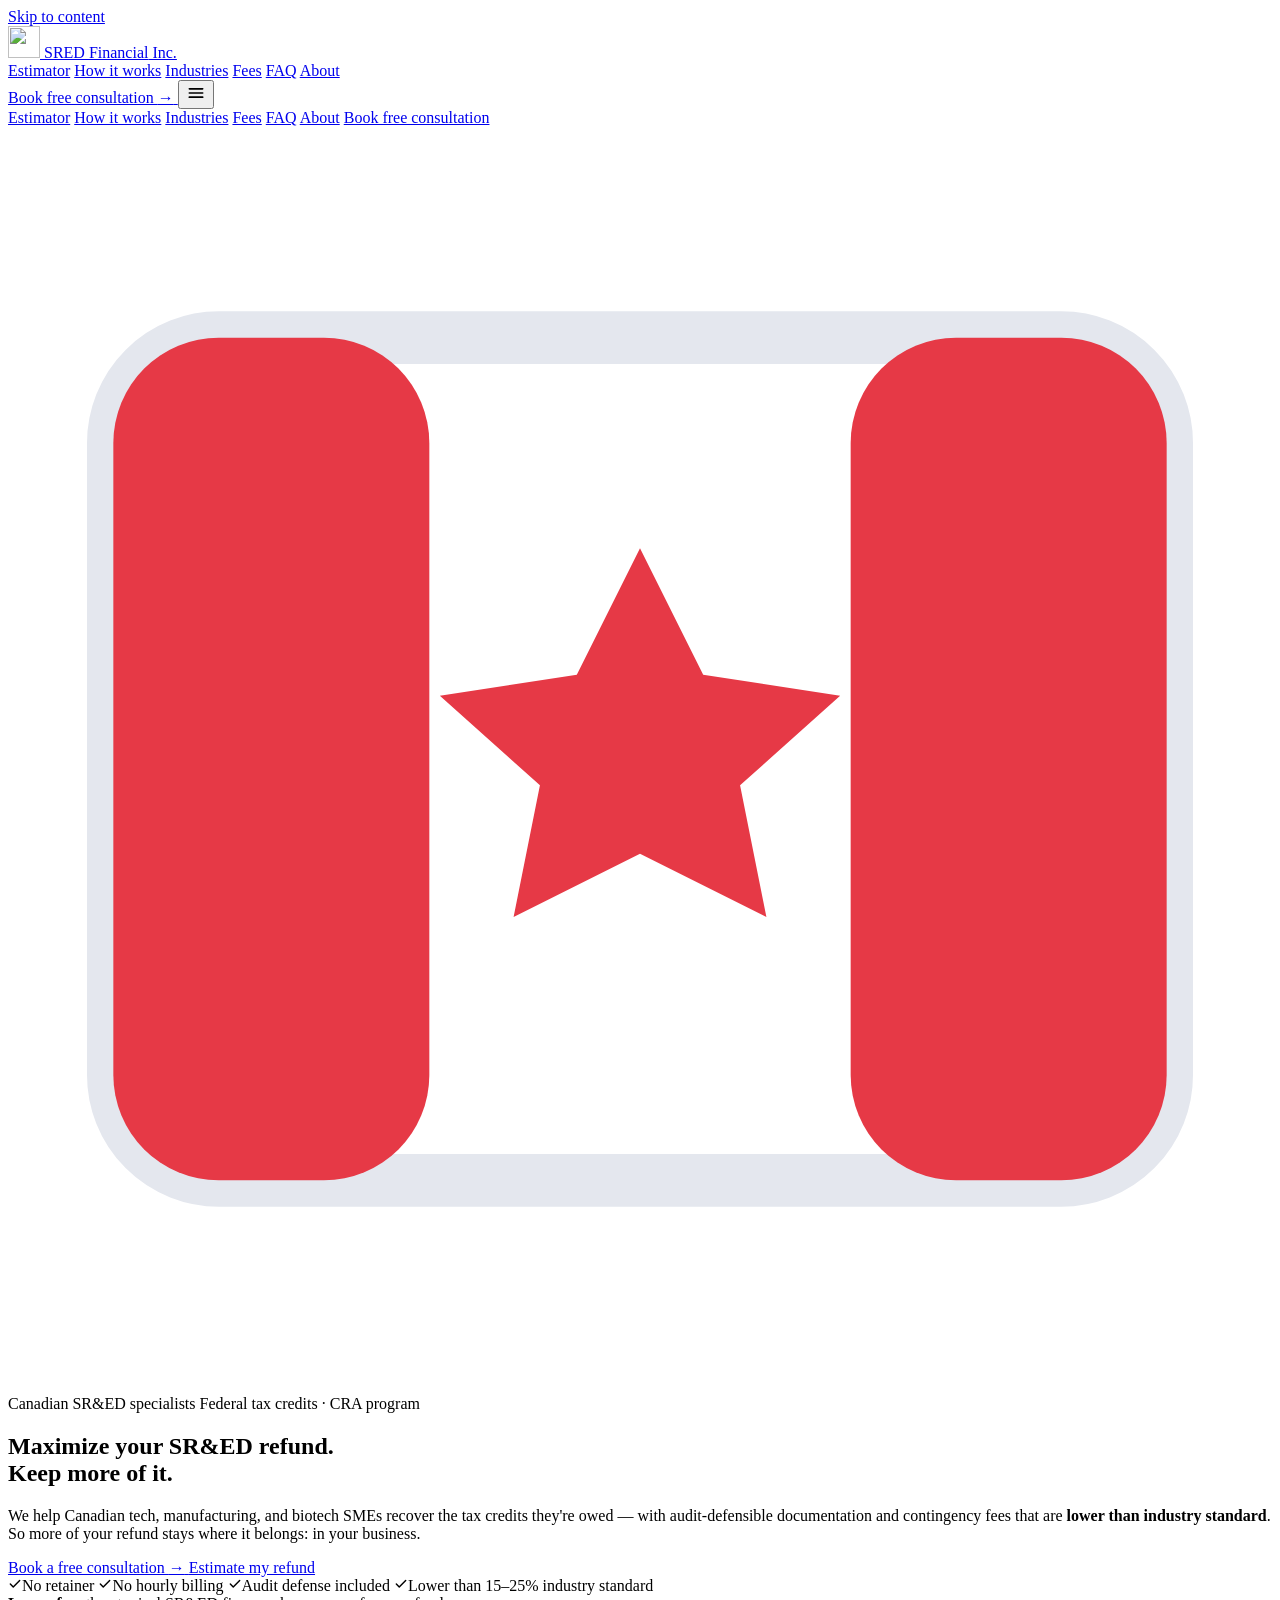
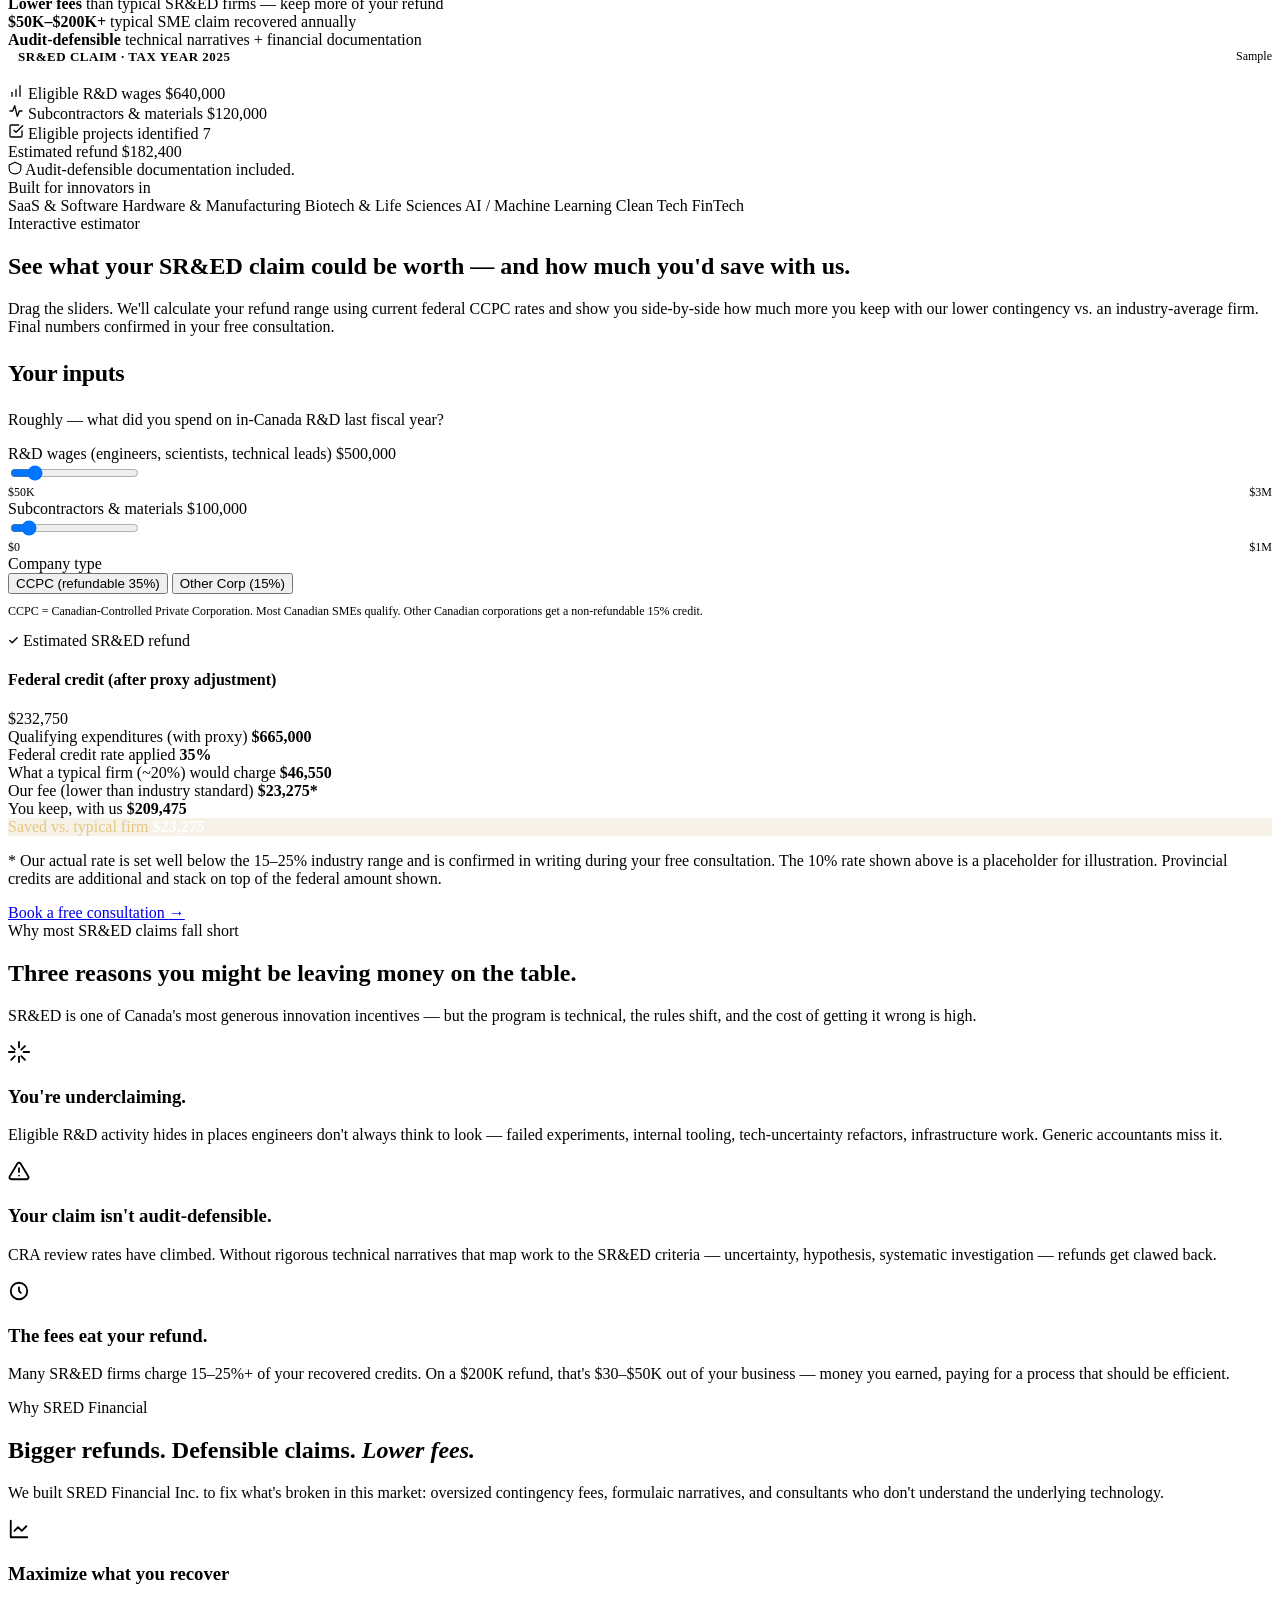
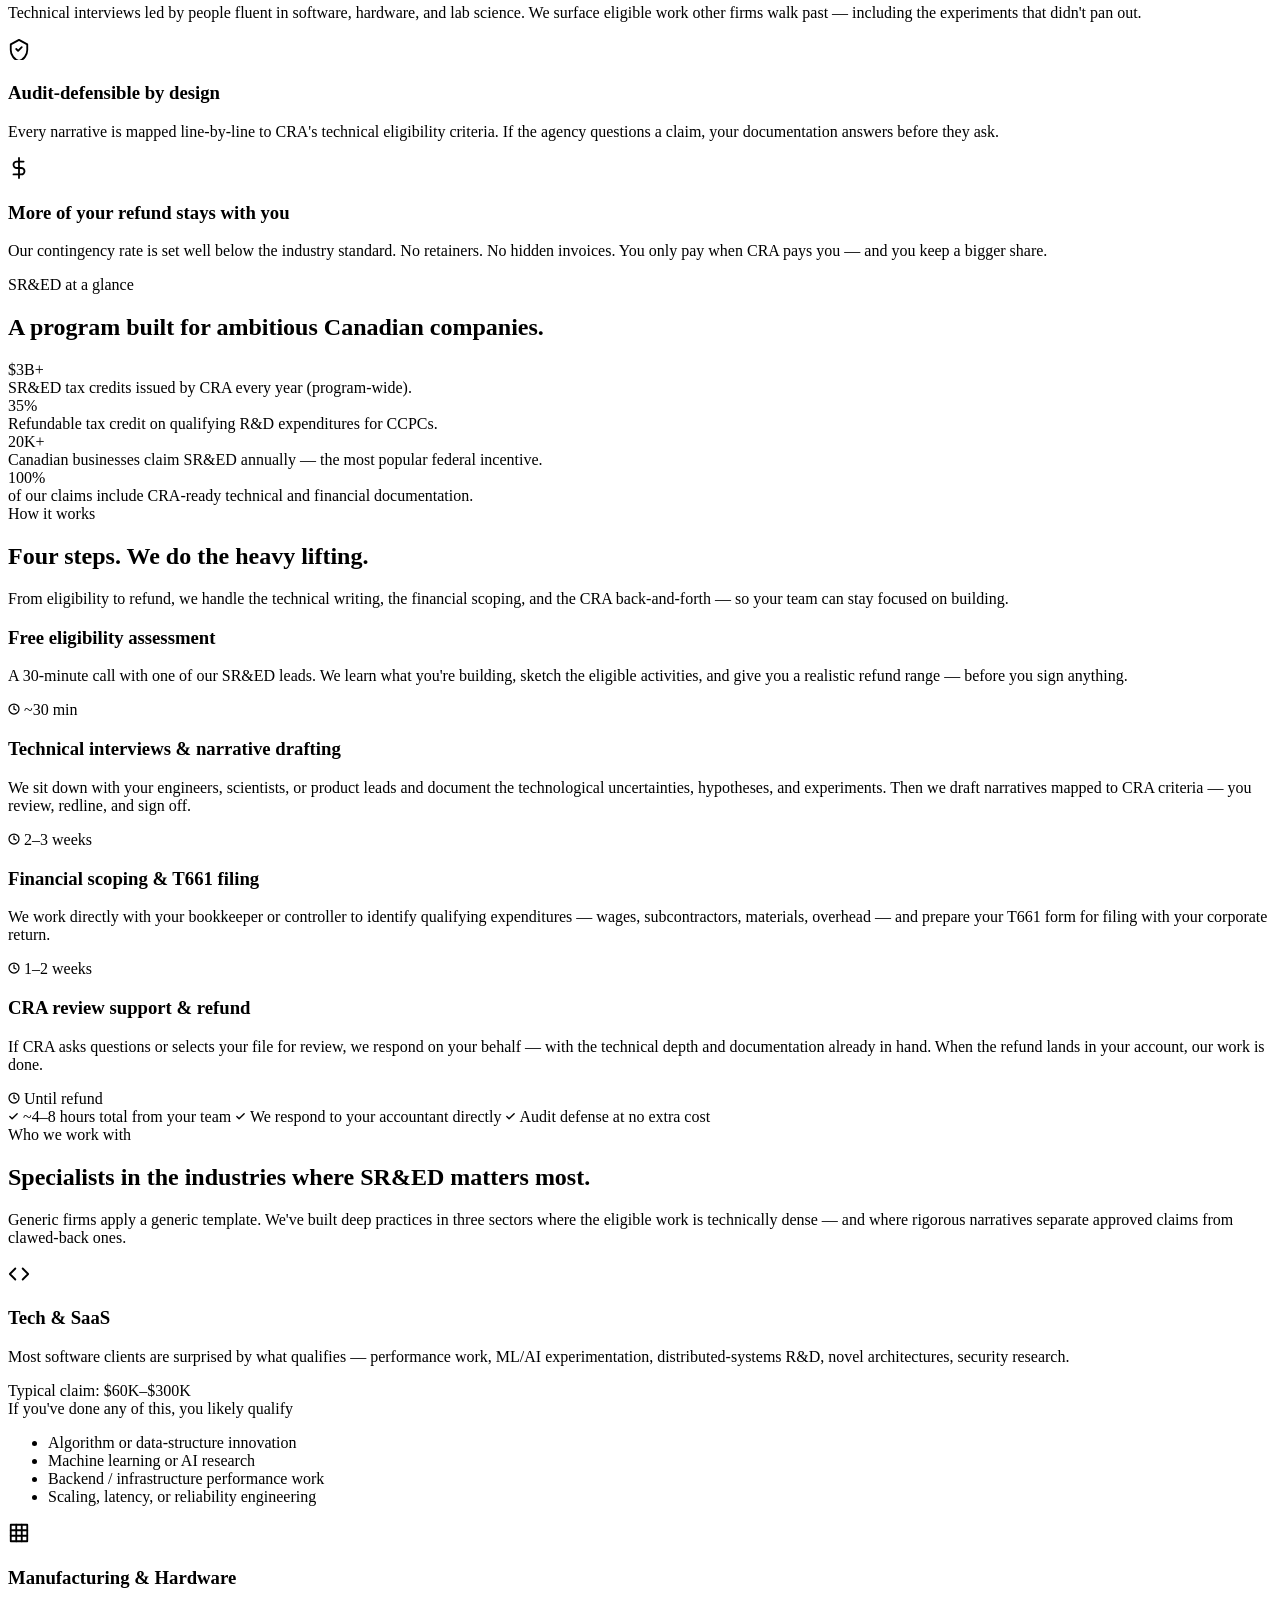
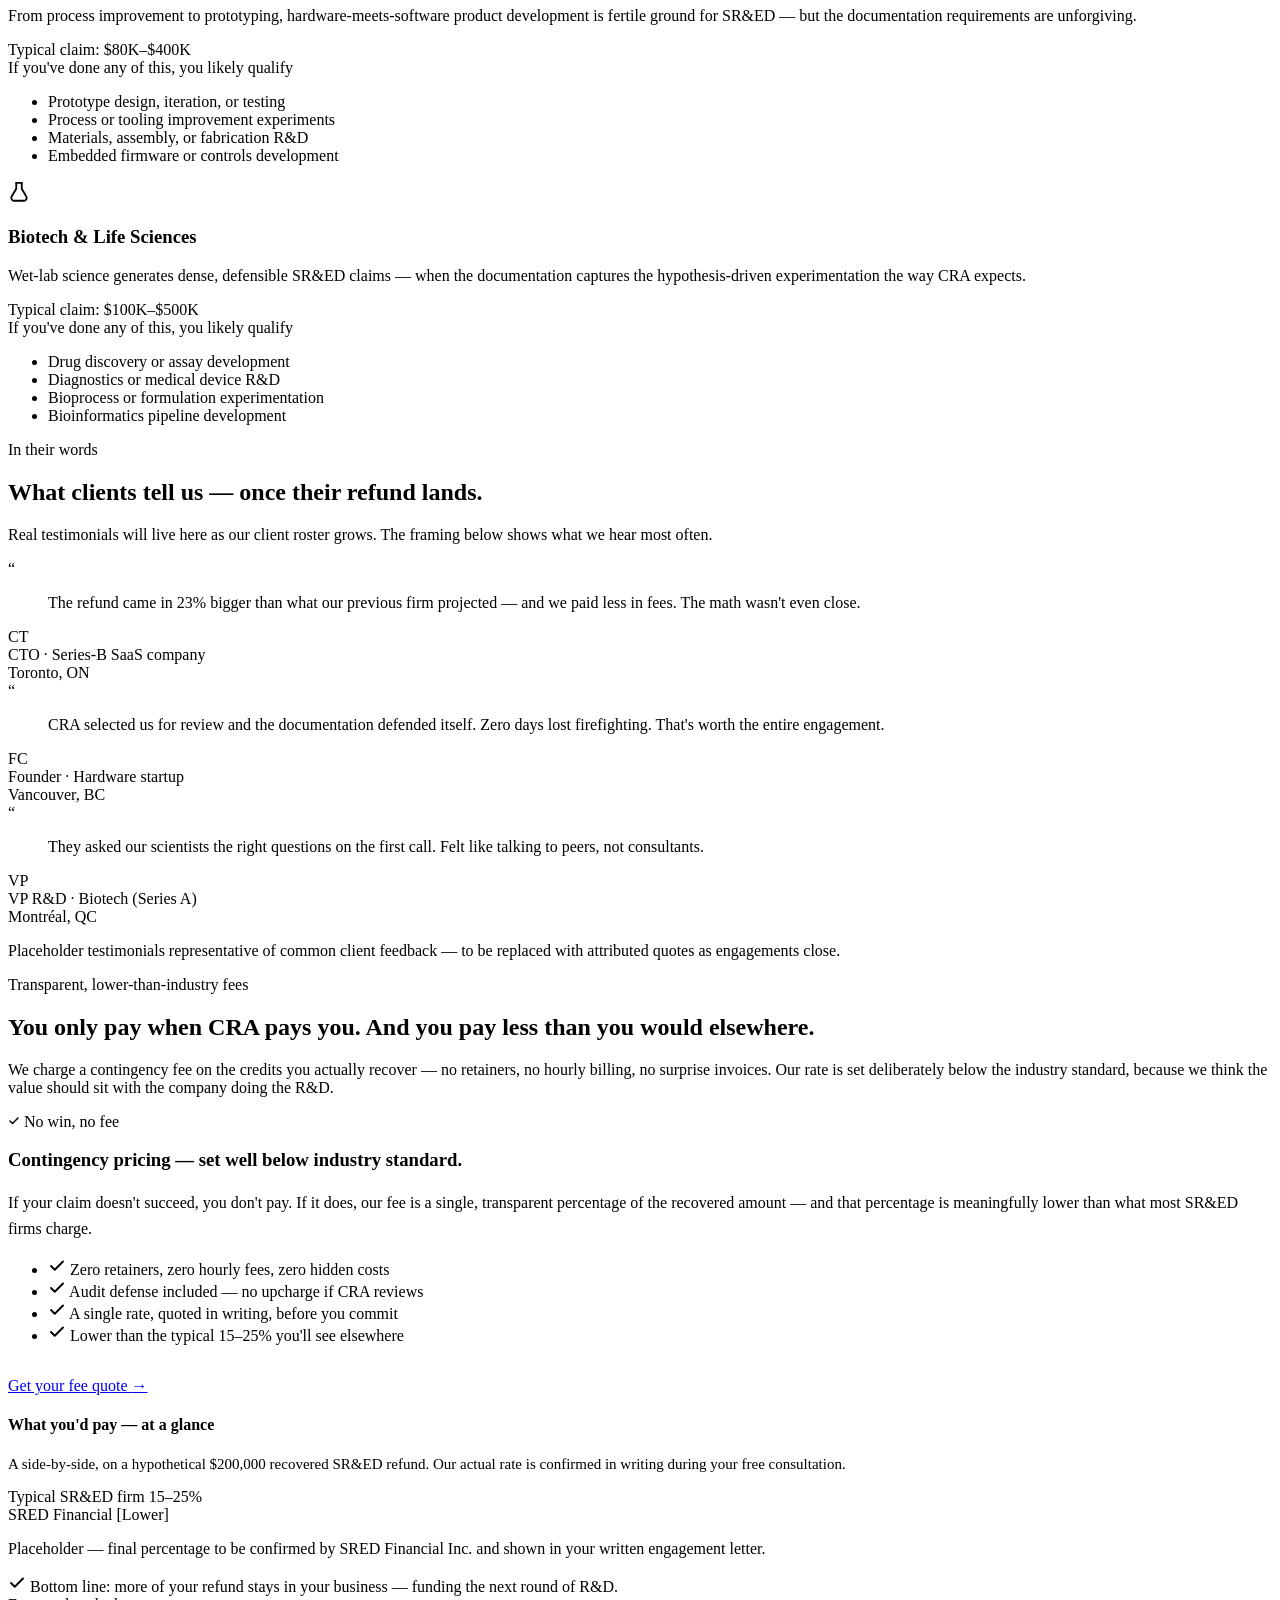
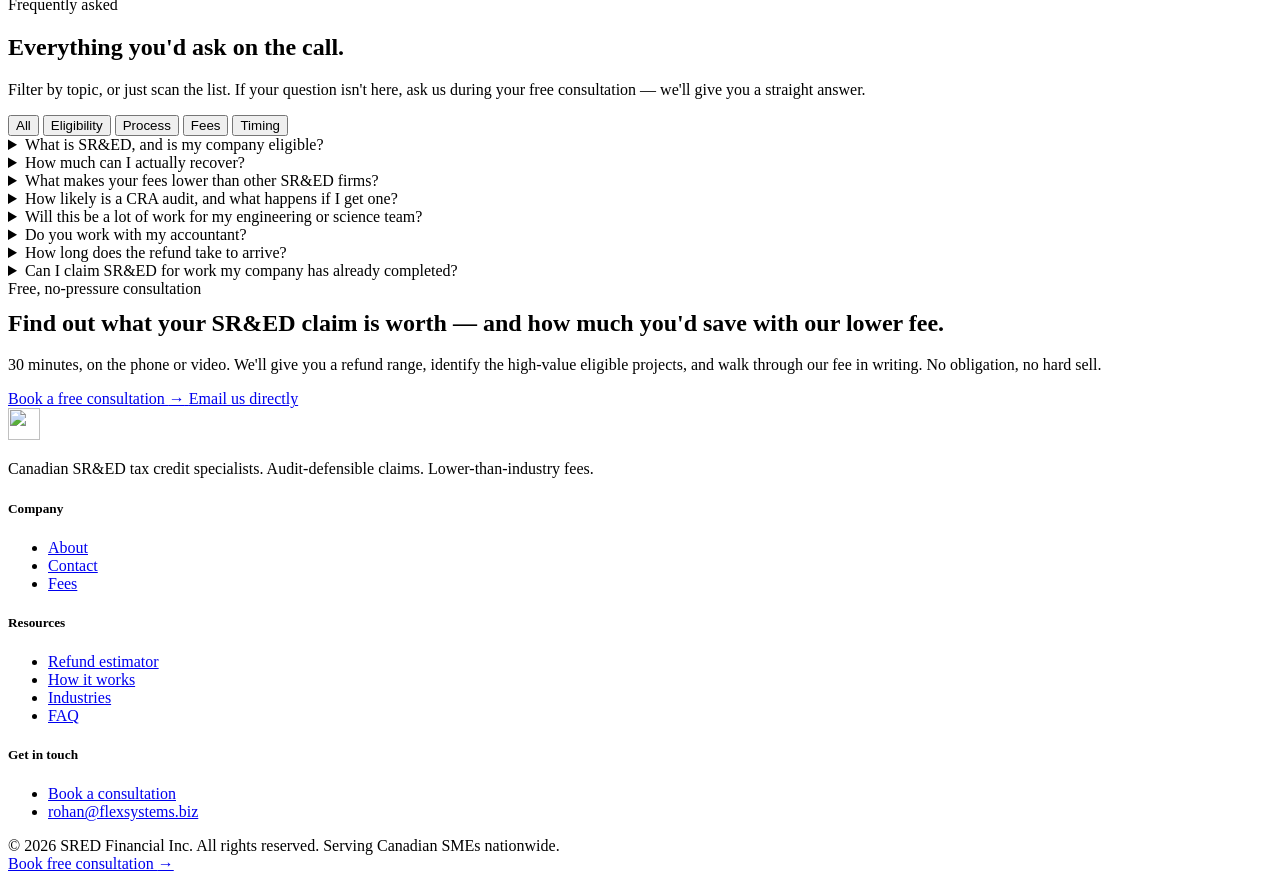
==== index.html @ 71a60c4a "Initial commit: SRED Financial site — root pages" ====
<!DOCTYPE html>
<html lang="en">
<head>
  <meta charset="UTF-8" />
  <meta name="viewport" content="width=device-width, initial-scale=1, viewport-fit=cover" />
  <meta name="theme-color" content="#0A2540" />

  <title>SRED Financial Inc. — Maximize Your SR&amp;ED Refund. Keep More of It.</title>
  <meta name="description" content="Canadian SR&amp;ED tax credit specialists for tech, manufacturing, and biotech SMEs. Audit-defensible claims, lower-than-industry contingency fees — more of your refund stays with you. Book a free consultation." />
  <meta name="author" content="SRED Financial Inc." />
  <meta name="robots" content="index, follow" />
  <link rel="canonical" href="https://sredfinancial.example/" />

  <!-- Open Graph -->
  <meta property="og:type" content="website" />
  <meta property="og:title" content="SRED Financial Inc. — Maximize Your SR&amp;ED Refund." />
  <meta property="og:description" content="Audit-defensible SR&amp;ED claims with lower-than-industry contingency fees. More of your refund stays with you." />
  <meta property="og:url" content="https://sredfinancial.example/" />
  <meta property="og:site_name" content="SRED Financial Inc." />
  <meta property="og:image" content="https://sredfinancial.example/assets/og-image.png" />
  <meta property="og:image:width" content="1200" />
  <meta property="og:image:height" content="630" />
  <meta property="og:image:type" content="image/png" />
  <meta property="og:locale" content="en_CA" />

  <!-- Twitter -->
  <meta name="twitter:card" content="summary_large_image" />
  <meta name="twitter:title" content="SRED Financial Inc. — Maximize Your SR&amp;ED Refund." />
  <meta name="twitter:description" content="Audit-defensible SR&amp;ED claims with lower-than-industry contingency fees." />
  <meta name="twitter:image" content="https://sredfinancial.example/assets/og-image.png" />

  <!-- Icons -->
  <link rel="icon" type="image/svg+xml" href="assets/favicon.svg" />

  <!-- Fonts -->
  <link rel="preconnect" href="https://fonts.googleapis.com" />
  <link rel="preconnect" href="https://fonts.gstatic.com" crossorigin />
  <link href="https://fonts.googleapis.com/css2?family=Fraunces:opsz,wght,SOFT@9..144,400..600,30&family=Inter:wght@400;500;600;700&display=swap" rel="stylesheet" />

  <!-- Styles -->
  <link rel="stylesheet" href="css/styles.css" />

  <!-- JSON-LD: Organization -->
  <script type="application/ld+json">
  {
    "@context": "https://schema.org",
    "@type": "ProfessionalService",
    "name": "SRED Financial Inc.",
    "description": "Canadian SR&ED tax credit consulting for tech, manufacturing, and biotech SMEs.",
    "areaServed": "CA",
    "serviceType": "SR&ED Tax Credit Consulting",
    "url": "https://sredfinancial.example/",
    "email": "rohan@flexsystems.biz"
  }
  </script>
</head>
<body>
  <a class="skip-link" href="#main">Skip to content</a>

  <!-- Scroll progress -->
  <div class="scroll-progress" aria-hidden="true"><span id="scrollProgressBar"></span></div>

  <!-- =========================== HEADER =========================== -->
  <header class="site-header" id="site-header">
    <div class="container">
      <nav class="nav" aria-label="Primary">
        <a href="index.html" class="brand" aria-label="SRED Financial Inc. — home">
          <img src="assets/logo.svg" alt="" class="brand-mark" width="32" height="32" />
          <span>SRED Financial<span style="color:var(--gray-500); font-weight:400;"> Inc.</span></span>
        </a>

        <div class="nav-links" role="menubar">
          <a href="#estimator" role="menuitem">Estimator</a>
          <a href="#how-it-works" role="menuitem">How it works</a>
          <a href="#industries" role="menuitem">Industries</a>
          <a href="#fees" role="menuitem">Fees</a>
          <a href="#faq" role="menuitem">FAQ</a>
          <a href="about.html" role="menuitem">About</a>
        </div>

        <div class="nav-cta">
          <a href="contact.html" class="btn btn-dark">
            Book free consultation
            <span class="arrow" aria-hidden="true">→</span>
          </a>
          <button class="nav-toggle" id="navToggle" aria-label="Toggle menu" aria-expanded="false" aria-controls="mobileMenu">
            <svg width="20" height="20" viewBox="0 0 24 24" fill="none" stroke="currentColor" stroke-width="2" stroke-linecap="round"><line x1="4" y1="7" x2="20" y2="7"/><line x1="4" y1="12" x2="20" y2="12"/><line x1="4" y1="17" x2="20" y2="17"/></svg>
          </button>
        </div>
      </nav>

      <div class="mobile-menu" id="mobileMenu" aria-label="Mobile">
        <a href="#estimator">Estimator</a>
        <a href="#how-it-works">How it works</a>
        <a href="#industries">Industries</a>
        <a href="#fees">Fees</a>
        <a href="#faq">FAQ</a>
        <a href="about.html">About</a>
        <a href="contact.html" class="btn btn-primary">Book free consultation</a>
      </div>
    </div>
  </header>

  <main id="main">
    <!-- =========================== HERO =========================== -->
    <section class="hero">
      <div class="container">
        <div class="hero-grid">
          <div class="reveal">
            <div class="hero-eyebrow-row">
              <span class="flag-pill">
                <svg viewBox="0 0 24 24" fill="none" aria-hidden="true"><rect x="2" y="4" width="20" height="16" rx="2" fill="#fff" stroke="#E4E7EE"/><rect x="2" y="4" width="6" height="16" rx="2" fill="#E63946"/><rect x="16" y="4" width="6" height="16" rx="2" fill="#E63946"/><path d="M12 8l1.2 2.4 2.6.4-1.9 1.7.5 2.5L12 13.8l-2.4 1.2.5-2.5L8.2 10.8l2.6-.4L12 8z" fill="#E63946"/></svg>
                Canadian SR&amp;ED specialists
              </span>
              <span class="eyebrow">Federal tax credits · CRA program</span>
            </div>

            <h1>
              Maximize your SR&amp;ED refund.<br />
              <span class="accent">Keep more of it.</span>
            </h1>

            <p class="lead">
              We help Canadian tech, manufacturing, and biotech SMEs recover the tax credits they're owed — with audit-defensible documentation and contingency fees that are <strong style="color:var(--ink); font-weight:600;">lower than industry standard</strong>. So more of your refund stays where it belongs: in your business.
            </p>

            <div class="hero-ctas">
              <a href="contact.html" class="btn btn-primary">
                Book a free consultation
                <span class="arrow" aria-hidden="true">→</span>
              </a>
              <a href="#estimator" class="btn btn-ghost">
                Estimate my refund
              </a>
            </div>

            <div class="trust-microbar" aria-label="What you get">
              <span class="pill"><svg width="14" height="14" viewBox="0 0 24 24" fill="none" stroke="currentColor" stroke-width="2.5" stroke-linecap="round" stroke-linejoin="round"><polyline points="20 6 9 17 4 12"/></svg>No retainer</span>
              <span class="pill"><svg width="14" height="14" viewBox="0 0 24 24" fill="none" stroke="currentColor" stroke-width="2.5" stroke-linecap="round" stroke-linejoin="round"><polyline points="20 6 9 17 4 12"/></svg>No hourly billing</span>
              <span class="pill"><svg width="14" height="14" viewBox="0 0 24 24" fill="none" stroke="currentColor" stroke-width="2.5" stroke-linecap="round" stroke-linejoin="round"><polyline points="20 6 9 17 4 12"/></svg>Audit defense included</span>
              <span class="pill"><svg width="14" height="14" viewBox="0 0 24 24" fill="none" stroke="currentColor" stroke-width="2.5" stroke-linecap="round" stroke-linejoin="round"><polyline points="20 6 9 17 4 12"/></svg>Lower than 15–25% industry standard</span>
            </div>

            <div class="hero-trust" aria-label="Highlights">
              <div>
                <strong>Lower fees</strong>
                <span>than typical SR&amp;ED firms — keep more of your refund</span>
              </div>
              <div>
                <strong>$50K–$200K+</strong>
                <span>typical SME claim recovered annually</span>
              </div>
              <div>
                <strong>Audit-defensible</strong>
                <span>technical narratives + financial documentation</span>
              </div>
            </div>
          </div>

          <!-- Hero card visual -->
          <aside class="hero-card reveal" data-delay="1" aria-hidden="true">
            <div style="display:flex; align-items:center; justify-content:space-between; margin-bottom: 18px;">
              <div style="display:flex; align-items:center; gap:10px;">
                <span class="dot"></span>
                <span style="font-size: 0.8125rem; color: var(--gray-600); font-weight: 600; letter-spacing: 0.04em; text-transform: uppercase;">SR&amp;ED claim · Tax year 2025</span>
              </div>
              <span style="font-size:0.75rem; color: var(--gray-500); font-weight: 500;">Sample</span>
            </div>

            <div class="refund-tile">
              <span class="label">
                <span class="icon">
                  <svg width="16" height="16" viewBox="0 0 24 24" fill="none" stroke="currentColor" stroke-width="2" stroke-linecap="round" stroke-linejoin="round"><path d="M12 20V10"/><path d="M18 20V4"/><path d="M6 20v-6"/></svg>
                </span>
                Eligible R&amp;D wages
              </span>
              <span class="value">$640,000</span>
            </div>
            <div class="refund-tile">
              <span class="label">
                <span class="icon">
                  <svg width="16" height="16" viewBox="0 0 24 24" fill="none" stroke="currentColor" stroke-width="2" stroke-linecap="round" stroke-linejoin="round"><path d="M3 12h4l3-8 4 16 3-8h4"/></svg>
                </span>
                Subcontractors &amp; materials
              </span>
              <span class="value">$120,000</span>
            </div>
            <div class="refund-tile">
              <span class="label">
                <span class="icon">
                  <svg width="16" height="16" viewBox="0 0 24 24" fill="none" stroke="currentColor" stroke-width="2" stroke-linecap="round" stroke-linejoin="round"><path d="M9 11l3 3L22 4"/><path d="M21 12v7a2 2 0 0 1-2 2H5a2 2 0 0 1-2-2V5a2 2 0 0 1 2-2h11"/></svg>
                </span>
                Eligible projects identified
              </span>
              <span class="value">7</span>
            </div>

            <div class="refund-summary">
              <span class="label">Estimated refund</span>
              <span class="amount">$182,400</span>
            </div>

            <div class="hero-card-foot">
              <svg width="14" height="14" viewBox="0 0 24 24" fill="none" stroke="currentColor" stroke-width="2" stroke-linecap="round" stroke-linejoin="round"><path d="M12 2L2 7v6c0 5 4 9 10 9s10-4 10-9V7l-10-5z"/></svg>
              Audit-defensible documentation included.
            </div>
          </aside>
        </div>
      </div>
    </section>

    <!-- =========================== INDUSTRY PILLS STRIP =========================== -->
    <div class="logo-strip">
      <div class="container">
        <div class="logo-strip-inner">
          <span class="logo-strip-label">Built for innovators in</span>
          <div class="logo-strip-items">
            <span class="industry-pill">SaaS &amp; Software</span>
            <span class="industry-pill">Hardware &amp; Manufacturing</span>
            <span class="industry-pill">Biotech &amp; Life Sciences</span>
            <span class="industry-pill">AI / Machine Learning</span>
            <span class="industry-pill">Clean Tech</span>
            <span class="industry-pill">FinTech</span>
          </div>
        </div>
      </div>
    </div>

    <!-- =========================== ESTIMATOR =========================== -->
    <section class="estimator-section" id="estimator">
      <div class="container">
        <div class="section-head reveal">
          <span class="eyebrow">Interactive estimator</span>
          <h2>See what your SR&amp;ED claim could be worth — and how much you'd save with us.</h2>
          <p>Drag the sliders. We'll calculate your refund range using current federal CCPC rates and show you side-by-side how much more you keep with our lower contingency vs. an industry-average firm. Final numbers confirmed in your free consultation.</p>
        </div>

        <div class="estimator reveal" data-delay="1">
          <!-- Controls -->
          <div class="estimator-controls">
            <h3 style="font-family:var(--font-display); font-size:1.5rem; letter-spacing:-0.015em;">Your inputs</h3>
            <p>Roughly — what did you spend on in-Canada R&amp;D last fiscal year?</p>

            <div class="estimator-control">
              <div class="row">
                <label for="wages">R&amp;D wages (engineers, scientists, technical leads)</label>
                <span class="value" id="wagesValue">$500,000</span>
              </div>
              <input type="range" id="wages" min="50000" max="3000000" step="10000" value="500000" />
              <div style="display:flex; justify-content:space-between; font-size:0.75rem; color:var(--gray-500);">
                <span>$50K</span><span>$3M</span>
              </div>
            </div>

            <div class="estimator-control">
              <div class="row">
                <label for="subs">Subcontractors &amp; materials</label>
                <span class="value" id="subsValue">$100,000</span>
              </div>
              <input type="range" id="subs" min="0" max="1000000" step="5000" value="100000" />
              <div style="display:flex; justify-content:space-between; font-size:0.75rem; color:var(--gray-500);">
                <span>$0</span><span>$1M</span>
              </div>
            </div>

            <div class="estimator-control">
              <div class="row">
                <label>Company type</label>
              </div>
              <div class="estimator-segment" role="tablist" aria-label="Company type">
                <button type="button" class="is-active" data-rate="0.35" data-type="ccpc" role="tab" aria-selected="true">CCPC (refundable 35%)</button>
                <button type="button" data-rate="0.15" data-type="other" role="tab" aria-selected="false">Other Corp (15%)</button>
              </div>
              <p style="margin-top:8px; font-size:0.75rem; color:var(--gray-500); line-height:1.5;">CCPC = Canadian-Controlled Private Corporation. Most Canadian SMEs qualify. Other Canadian corporations get a non-refundable 15% credit.</p>
            </div>
          </div>

          <!-- Result -->
          <div class="estimator-result" aria-live="polite">
            <span class="ribbon">
              <svg width="11" height="11" viewBox="0 0 24 24" fill="none" stroke="currentColor" stroke-width="3" stroke-linecap="round"><polyline points="20 6 9 17 4 12"/></svg>
              Estimated SR&amp;ED refund
            </span>
            <h4>Federal credit (after proxy adjustment)</h4>
            <div class="big-amount" id="refundAmount">$232,750</div>

            <div class="breakdown">
              <div class="row">
                <span>Qualifying expenditures (with proxy)</span>
                <strong id="qe">$665,000</strong>
              </div>
              <div class="row">
                <span>Federal credit rate applied</span>
                <strong id="rateLbl">35%</strong>
              </div>
              <div class="row">
                <span>What a typical firm (~20%) would charge</span>
                <strong id="theirFee">$46,550</strong>
              </div>
              <div class="row">
                <span>Our fee (lower than industry standard)</span>
                <strong id="ourFee">$23,275*</strong>
              </div>
              <div class="row savings">
                <span>You keep, with us</span>
                <strong id="youKeep">$209,475</strong>
              </div>
              <div class="row savings" style="background:rgba(200,169,97,0.15); border-color:rgba(200,169,97,0.3); color:#E5C880;">
                <span>Saved vs. typical firm</span>
                <strong id="savings" style="color:#FFFFFF;">$23,275</strong>
              </div>
            </div>

            <p class="footnote">* Our actual rate is set well below the 15–25% industry range and is confirmed in writing during your free consultation. The 10% rate shown above is a placeholder for illustration. Provincial credits are additional and stack on top of the federal amount shown.</p>

            <div class="cta-row">
              <a href="contact.html" class="btn btn-primary">
                Book a free consultation
                <span class="arrow" aria-hidden="true">→</span>
              </a>
            </div>
          </div>
        </div>
      </div>
    </section>

    <!-- =========================== PROBLEM =========================== -->
    <section class="bg-cream">
      <div class="container">
        <div class="section-head reveal">
          <span class="eyebrow">Why most SR&amp;ED claims fall short</span>
          <h2>Three reasons you might be leaving money on the table.</h2>
          <p>SR&amp;ED is one of Canada's most generous innovation incentives — but the program is technical, the rules shift, and the cost of getting it wrong is high.</p>
        </div>

        <div class="grid-3">
          <div class="card reveal" data-delay="1">
            <div class="icon-tile">
              <svg width="22" height="22" viewBox="0 0 24 24" fill="none" stroke="currentColor" stroke-width="2" stroke-linecap="round" stroke-linejoin="round"><path d="M12 1v6m0 10v6m11-11h-6M7 12H1m17.5-6.5l-4 4m-7 7l-4 4m0-15l4 4m7 7l4 4"/></svg>
            </div>
            <h3>You're underclaiming.</h3>
            <p>Eligible R&amp;D activity hides in places engineers don't always think to look — failed experiments, internal tooling, tech-uncertainty refactors, infrastructure work. Generic accountants miss it.</p>
          </div>

          <div class="card reveal" data-delay="2">
            <div class="icon-tile">
              <svg width="22" height="22" viewBox="0 0 24 24" fill="none" stroke="currentColor" stroke-width="2" stroke-linecap="round" stroke-linejoin="round"><path d="M12 9v4"/><path d="M12 17h.01"/><path d="M10.29 3.86L1.82 18a2 2 0 0 0 1.71 3h16.94a2 2 0 0 0 1.71-3L13.71 3.86a2 2 0 0 0-3.42 0z"/></svg>
            </div>
            <h3>Your claim isn't audit-defensible.</h3>
            <p>CRA review rates have climbed. Without rigorous technical narratives that map work to the SR&amp;ED criteria — uncertainty, hypothesis, systematic investigation — refunds get clawed back.</p>
          </div>

          <div class="card reveal" data-delay="3">
            <div class="icon-tile">
              <svg width="22" height="22" viewBox="0 0 24 24" fill="none" stroke="currentColor" stroke-width="2" stroke-linecap="round" stroke-linejoin="round"><path d="M12 8v4l2 2"/><circle cx="12" cy="12" r="9"/></svg>
            </div>
            <h3>The fees eat your refund.</h3>
            <p>Many SR&amp;ED firms charge 15–25%+ of your recovered credits. On a $200K refund, that's $30–$50K out of your business — money you earned, paying for a process that should be efficient.</p>
          </div>
        </div>
      </div>
    </section>

    <!-- =========================== SOLUTION / DIFFERENTIATORS =========================== -->
    <section class="bg-white">
      <div class="container">
        <div class="section-head reveal">
          <span class="eyebrow">Why SRED Financial</span>
          <h2>Bigger refunds. Defensible claims. <em style="font-style:italic; color:var(--emerald-700);">Lower fees.</em></h2>
          <p>We built SRED Financial Inc. to fix what's broken in this market: oversized contingency fees, formulaic narratives, and consultants who don't understand the underlying technology.</p>
        </div>

        <div class="grid-3">
          <div class="card reveal" data-delay="1">
            <div class="icon-tile">
              <svg width="22" height="22" viewBox="0 0 24 24" fill="none" stroke="currentColor" stroke-width="2" stroke-linecap="round" stroke-linejoin="round"><path d="M3 3v18h18"/><path d="M7 14l4-4 4 4 5-5"/></svg>
            </div>
            <h3>Maximize what you recover</h3>
            <p>Technical interviews led by people fluent in software, hardware, and lab science. We surface eligible work other firms walk past — including the experiments that didn't pan out.</p>
          </div>

          <div class="card reveal" data-delay="2">
            <div class="icon-tile">
              <svg width="22" height="22" viewBox="0 0 24 24" fill="none" stroke="currentColor" stroke-width="2" stroke-linecap="round" stroke-linejoin="round"><path d="M12 2L3 7v6c0 5.5 3.84 10.74 9 12 5.16-1.26 9-6.5 9-12V7l-9-5z"/><path d="M9 12l2 2 4-4"/></svg>
            </div>
            <h3>Audit-defensible by design</h3>
            <p>Every narrative is mapped line-by-line to CRA's technical eligibility criteria. If the agency questions a claim, your documentation answers before they ask.</p>
          </div>

          <div class="card reveal" data-delay="3">
            <div class="icon-tile">
              <svg width="22" height="22" viewBox="0 0 24 24" fill="none" stroke="currentColor" stroke-width="2" stroke-linecap="round" stroke-linejoin="round"><path d="M12 1v22M17 5H9.5a3.5 3.5 0 0 0 0 7h5a3.5 3.5 0 0 1 0 7H6"/></svg>
            </div>
            <h3>More of your refund stays with you</h3>
            <p>Our contingency rate is set well below the industry standard. No retainers. No hidden invoices. You only pay when CRA pays you — and you keep a bigger share.</p>
          </div>
        </div>
      </div>
    </section>

    <!-- =========================== STATS / NAVY BAND =========================== -->
    <section class="bg-navy">
      <div class="container">
        <div class="section-head reveal">
          <span class="eyebrow on-dark">SR&amp;ED at a glance</span>
          <h2 style="color: var(--white);">A program built for ambitious Canadian companies.</h2>
        </div>

        <div class="stat-row">
          <div class="stat reveal" data-delay="1">
            <div class="num">$3B+</div>
            <div class="lbl">SR&amp;ED tax credits issued by CRA every year (program-wide).</div>
          </div>
          <div class="stat reveal" data-delay="2">
            <div class="num">35%</div>
            <div class="lbl">Refundable tax credit on qualifying R&amp;D expenditures for CCPCs.</div>
          </div>
          <div class="stat reveal" data-delay="3">
            <div class="num">20K+</div>
            <div class="lbl">Canadian businesses claim SR&amp;ED annually — the most popular federal incentive.</div>
          </div>
          <div class="stat reveal" data-delay="3">
            <div class="num">100%</div>
            <div class="lbl">of our claims include CRA-ready technical and financial documentation.</div>
          </div>
        </div>
      </div>
    </section>

    <!-- =========================== HOW IT WORKS — TIMELINE =========================== -->
    <section id="how-it-works" class="bg-cream">
      <div class="container">
        <div class="section-head reveal">
          <span class="eyebrow">How it works</span>
          <h2>Four steps. We do the heavy lifting.</h2>
          <p>From eligibility to refund, we handle the technical writing, the financial scoping, and the CRA back-and-forth — so your team can stay focused on building.</p>
        </div>

        <div class="timeline">
          <div class="step reveal" data-num="1">
            <div>
              <h3>Free eligibility assessment</h3>
              <p>A 30-minute call with one of our SR&amp;ED leads. We learn what you're building, sketch the eligible activities, and give you a realistic refund range — before you sign anything.</p>
            </div>
            <span class="duration">
              <svg width="12" height="12" viewBox="0 0 24 24" fill="none" stroke="currentColor" stroke-width="2.5" stroke-linecap="round"><circle cx="12" cy="12" r="10"/><path d="M12 6v6l4 2"/></svg>
              ~30 min
            </span>
          </div>

          <div class="step reveal" data-num="2">
            <div>
              <h3>Technical interviews &amp; narrative drafting</h3>
              <p>We sit down with your engineers, scientists, or product leads and document the technological uncertainties, hypotheses, and experiments. Then we draft narratives mapped to CRA criteria — you review, redline, and sign off.</p>
            </div>
            <span class="duration">
              <svg width="12" height="12" viewBox="0 0 24 24" fill="none" stroke="currentColor" stroke-width="2.5" stroke-linecap="round"><circle cx="12" cy="12" r="10"/><path d="M12 6v6l4 2"/></svg>
              2–3 weeks
            </span>
          </div>

          <div class="step reveal" data-num="3">
            <div>
              <h3>Financial scoping &amp; T661 filing</h3>
              <p>We work directly with your bookkeeper or controller to identify qualifying expenditures — wages, subcontractors, materials, overhead — and prepare your T661 form for filing with your corporate return.</p>
            </div>
            <span class="duration">
              <svg width="12" height="12" viewBox="0 0 24 24" fill="none" stroke="currentColor" stroke-width="2.5" stroke-linecap="round"><circle cx="12" cy="12" r="10"/><path d="M12 6v6l4 2"/></svg>
              1–2 weeks
            </span>
          </div>

          <div class="step reveal" data-num="4">
            <div>
              <h3>CRA review support &amp; refund</h3>
              <p>If CRA asks questions or selects your file for review, we respond on your behalf — with the technical depth and documentation already in hand. When the refund lands in your account, our work is done.</p>
            </div>
            <span class="duration">
              <svg width="12" height="12" viewBox="0 0 24 24" fill="none" stroke="currentColor" stroke-width="2.5" stroke-linecap="round"><circle cx="12" cy="12" r="10"/><path d="M12 6v6l4 2"/></svg>
              Until refund
            </span>
          </div>
        </div>

        <div class="outcome-row reveal">
          <span class="outcome-pill">
            <span class="check"><svg width="11" height="11" viewBox="0 0 24 24" fill="none" stroke="currentColor" stroke-width="3" stroke-linecap="round" stroke-linejoin="round"><polyline points="20 6 9 17 4 12"/></svg></span>
            <span class="lbl">~4–8 hours total from your team</span>
          </span>
          <span class="outcome-pill">
            <span class="check"><svg width="11" height="11" viewBox="0 0 24 24" fill="none" stroke="currentColor" stroke-width="3" stroke-linecap="round" stroke-linejoin="round"><polyline points="20 6 9 17 4 12"/></svg></span>
            <span class="lbl">We respond to your accountant directly</span>
          </span>
          <span class="outcome-pill">
            <span class="check"><svg width="11" height="11" viewBox="0 0 24 24" fill="none" stroke="currentColor" stroke-width="3" stroke-linecap="round" stroke-linejoin="round"><polyline points="20 6 9 17 4 12"/></svg></span>
            <span class="lbl">Audit defense at no extra cost</span>
          </span>
        </div>
      </div>
    </section>

    <!-- =========================== INDUSTRIES =========================== -->
    <section id="industries" class="bg-white">
      <div class="container">
        <div class="section-head reveal">
          <span class="eyebrow">Who we work with</span>
          <h2>Specialists in the industries where SR&amp;ED matters most.</h2>
          <p>Generic firms apply a generic template. We've built deep practices in three sectors where the eligible work is technically dense — and where rigorous narratives separate approved claims from clawed-back ones.</p>
        </div>

        <div class="grid-3">
          <article class="industry reveal" data-delay="1">
            <div class="icon-tile">
              <svg width="22" height="22" viewBox="0 0 24 24" fill="none" stroke="currentColor" stroke-width="2" stroke-linecap="round" stroke-linejoin="round"><polyline points="16 18 22 12 16 6"/><polyline points="8 6 2 12 8 18"/></svg>
            </div>
            <h3>Tech &amp; SaaS</h3>
            <p>Most software clients are surprised by what qualifies — performance work, ML/AI experimentation, distributed-systems R&amp;D, novel architectures, security research.</p>
            <span class="claim-range">Typical claim: <span class="num">$60K–$300K</span></span>
            <div class="claim-divider">If you've done any of this, you likely qualify</div>
            <ul>
              <li>Algorithm or data-structure innovation</li>
              <li>Machine learning or AI research</li>
              <li>Backend / infrastructure performance work</li>
              <li>Scaling, latency, or reliability engineering</li>
            </ul>
          </article>

          <article class="industry reveal" data-delay="2">
            <div class="icon-tile">
              <svg width="22" height="22" viewBox="0 0 24 24" fill="none" stroke="currentColor" stroke-width="2" stroke-linecap="round" stroke-linejoin="round"><path d="M3 3h18v18H3z"/><path d="M9 3v18M15 3v18M3 9h18M3 15h18"/></svg>
            </div>
            <h3>Manufacturing &amp; Hardware</h3>
            <p>From process improvement to prototyping, hardware-meets-software product development is fertile ground for SR&amp;ED — but the documentation requirements are unforgiving.</p>
            <span class="claim-range">Typical claim: <span class="num">$80K–$400K</span></span>
            <div class="claim-divider">If you've done any of this, you likely qualify</div>
            <ul>
              <li>Prototype design, iteration, or testing</li>
              <li>Process or tooling improvement experiments</li>
              <li>Materials, assembly, or fabrication R&amp;D</li>
              <li>Embedded firmware or controls development</li>
            </ul>
          </article>

          <article class="industry reveal" data-delay="3">
            <div class="icon-tile">
              <svg width="22" height="22" viewBox="0 0 24 24" fill="none" stroke="currentColor" stroke-width="2" stroke-linecap="round" stroke-linejoin="round"><path d="M9 2v6.5L4 17a3 3 0 0 0 2.6 4.5h10.8A3 3 0 0 0 20 17l-5-8.5V2"/><line x1="9" y1="2" x2="15" y2="2"/></svg>
            </div>
            <h3>Biotech &amp; Life Sciences</h3>
            <p>Wet-lab science generates dense, defensible SR&amp;ED claims — when the documentation captures the hypothesis-driven experimentation the way CRA expects.</p>
            <span class="claim-range">Typical claim: <span class="num">$100K–$500K</span></span>
            <div class="claim-divider">If you've done any of this, you likely qualify</div>
            <ul>
              <li>Drug discovery or assay development</li>
              <li>Diagnostics or medical device R&amp;D</li>
              <li>Bioprocess or formulation experimentation</li>
              <li>Bioinformatics pipeline development</li>
            </ul>
          </article>
        </div>
      </div>
    </section>

    <!-- =========================== TESTIMONIALS / SOCIAL PROOF =========================== -->
    <section class="bg-cream">
      <div class="container">
        <div class="section-head center reveal">
          <span class="eyebrow">In their words</span>
          <h2>What clients tell us — once their refund lands.</h2>
          <p>Real testimonials will live here as our client roster grows. The framing below shows what we hear most often.</p>
        </div>

        <div class="testimonials">
          <article class="testimonial reveal" data-delay="1">
            <span class="quote-mark" aria-hidden="true">&ldquo;</span>
            <blockquote>The refund came in 23% bigger than what our previous firm projected — and we paid less in fees. The math wasn't even close.</blockquote>
            <div class="meta">
              <div class="avatar" aria-hidden="true">CT</div>
              <div>
                <div class="name">CTO · Series-B SaaS company</div>
                <div class="role">Toronto, ON</div>
              </div>
            </div>
          </article>

          <article class="testimonial reveal" data-delay="2">
            <span class="quote-mark" aria-hidden="true">&ldquo;</span>
            <blockquote>CRA selected us for review and the documentation defended itself. Zero days lost firefighting. That's worth the entire engagement.</blockquote>
            <div class="meta">
              <div class="avatar" aria-hidden="true">FC</div>
              <div>
                <div class="name">Founder · Hardware startup</div>
                <div class="role">Vancouver, BC</div>
              </div>
            </div>
          </article>

          <article class="testimonial reveal" data-delay="3">
            <span class="quote-mark" aria-hidden="true">&ldquo;</span>
            <blockquote>They asked our scientists the right questions on the first call. Felt like talking to peers, not consultants.</blockquote>
            <div class="meta">
              <div class="avatar" aria-hidden="true">VP</div>
              <div>
                <div class="name">VP R&amp;D · Biotech (Series A)</div>
                <div class="role">Montréal, QC</div>
              </div>
            </div>
          </article>
        </div>
        <p class="testimonials-disclaimer">Placeholder testimonials representative of common client feedback — to be replaced with attributed quotes as engagements close.</p>
      </div>
    </section>

    <!-- =========================== FEES =========================== -->
    <section id="fees" class="bg-white">
      <div class="container">
        <div class="section-head reveal">
          <span class="eyebrow">Transparent, lower-than-industry fees</span>
          <h2>You only pay when CRA pays you. And you pay less than you would elsewhere.</h2>
          <p>We charge a contingency fee on the credits you actually recover — no retainers, no hourly billing, no surprise invoices. Our rate is set deliberately below the industry standard, because we think the value should sit with the company doing the R&amp;D.</p>
        </div>

        <div class="fees-wrap reveal">
          <div class="fees-card">
            <span class="badge">
              <svg width="12" height="12" viewBox="0 0 24 24" fill="none" stroke="currentColor" stroke-width="3" stroke-linecap="round" stroke-linejoin="round"><polyline points="20 6 9 17 4 12"/></svg>
              No win, no fee
            </span>
            <h3>Contingency pricing — set well below industry standard.</h3>
            <p style="color: var(--text-on-dark); font-size: 1rem; line-height: 1.6;">If your claim doesn't succeed, you don't pay. If it does, our fee is a single, transparent percentage of the recovered amount — and that percentage is meaningfully lower than what most SR&amp;ED firms charge.</p>

            <ul class="features">
              <li>
                <svg width="18" height="18" viewBox="0 0 24 24" fill="none" stroke="currentColor" stroke-width="2.5" stroke-linecap="round" stroke-linejoin="round"><polyline points="20 6 9 17 4 12"/></svg>
                Zero retainers, zero hourly fees, zero hidden costs
              </li>
              <li>
                <svg width="18" height="18" viewBox="0 0 24 24" fill="none" stroke="currentColor" stroke-width="2.5" stroke-linecap="round" stroke-linejoin="round"><polyline points="20 6 9 17 4 12"/></svg>
                Audit defense included — no upcharge if CRA reviews
              </li>
              <li>
                <svg width="18" height="18" viewBox="0 0 24 24" fill="none" stroke="currentColor" stroke-width="2.5" stroke-linecap="round" stroke-linejoin="round"><polyline points="20 6 9 17 4 12"/></svg>
                A single rate, quoted in writing, before you commit
              </li>
              <li>
                <svg width="18" height="18" viewBox="0 0 24 24" fill="none" stroke="currentColor" stroke-width="2.5" stroke-linecap="round" stroke-linejoin="round"><polyline points="20 6 9 17 4 12"/></svg>
                Lower than the typical 15–25% you'll see elsewhere
              </li>
            </ul>

            <div style="margin-top: 2rem;">
              <a href="contact.html" class="btn btn-primary">
                Get your fee quote
                <span class="arrow" aria-hidden="true">→</span>
              </a>
            </div>
          </div>

          <div class="fees-compare">
            <h4>What you'd pay — at a glance</h4>
            <p style="font-size: 0.9375rem; color: var(--gray-600);">A side-by-side, on a hypothetical $200,000 recovered SR&amp;ED refund. Our actual rate is confirmed in writing during your free consultation.</p>

            <div class="fee-bars">
              <div class="fee-bar industry-bar">
                <span class="who">Typical SR&amp;ED firm</span>
                <span class="track"><span class="fill"></span></span>
                <span class="pct">15–25%</span>
              </div>
              <div class="fee-bar us-bar">
                <span class="who">SRED Financial</span>
                <span class="track"><span class="fill"></span></span>
                <span class="pct">[Lower]</span>
              </div>
            </div>

            <p class="placeholder-note">Placeholder — final percentage to be confirmed by SRED Financial Inc. and shown in your written engagement letter.</p>

            <div class="savings-callout">
              <svg width="18" height="18" viewBox="0 0 24 24" fill="none" stroke="currentColor" stroke-width="2.5" stroke-linecap="round" stroke-linejoin="round"><polyline points="20 6 9 17 4 12"/></svg>
              <span>Bottom line: more of your refund stays in your business — funding the next round of R&amp;D.</span>
            </div>
          </div>
        </div>
      </div>
    </section>

    <!-- =========================== FAQ =========================== -->
    <section id="faq" class="bg-cream">
      <div class="container">
        <div class="section-head center reveal">
          <span class="eyebrow">Frequently asked</span>
          <h2>Everything you'd ask on the call.</h2>
          <p>Filter by topic, or just scan the list. If your question isn't here, ask us during your free consultation — we'll give you a straight answer.</p>
        </div>

        <div class="faq-filter reveal" role="tablist" aria-label="Filter FAQs">
          <button type="button" class="is-active" data-filter="all" role="tab" aria-selected="true">All</button>
          <button type="button" data-filter="eligibility" role="tab" aria-selected="false">Eligibility</button>
          <button type="button" data-filter="process" role="tab" aria-selected="false">Process</button>
          <button type="button" data-filter="fees" role="tab" aria-selected="false">Fees</button>
          <button type="button" data-filter="timing" role="tab" aria-selected="false">Timing</button>
        </div>

        <div class="faq reveal">
          <details class="faq-item" data-category="eligibility">
            <summary>What is SR&amp;ED, and is my company eligible?</summary>
            <div class="faq-body">
              <p>SR&amp;ED — Scientific Research &amp; Experimental Development — is a federal Canadian tax incentive administered by the Canada Revenue Agency. It rewards companies for performing R&amp;D in Canada with refundable and non-refundable tax credits.</p>
              <p>To qualify, work generally must involve technological uncertainty, a hypothesis, and systematic investigation aimed at advancing knowledge or capability. If you're building software, hardware, manufacturing processes, life-science products, or anything where the answer wasn't readily knowable up front — there's a strong chance some of that work qualifies.</p>
            </div>
          </details>

          <details class="faq-item" data-category="eligibility">
            <summary>How much can I actually recover?</summary>
            <div class="faq-body">
              <p>It depends on your eligible expenditures (mostly wages, subcontractors, materials), your corporate structure, and your province. For Canadian-controlled private corporations (CCPCs), the federal refundable rate is 35% on the first $3M of qualifying expenditures. Provincial credits stack on top.</p>
              <p>Most SME claims we work on land between $50K and $200K+ in combined federal and provincial credits — but we'll give you a realistic range during your free assessment, not a guess.</p>
            </div>
          </details>

          <details class="faq-item" data-category="fees">
            <summary>What makes your fees lower than other SR&amp;ED firms?</summary>
            <div class="faq-body">
              <p>Two things. First, we run leaner — we don't carry the overhead of a national consulting practice, so we don't need to charge like one. Second, we believe a contingency fee should reflect the value of the work, not just what the market will tolerate.</p>
              <p>Industry-standard rates sit around 15–25% of recovered credits. Our rate is set deliberately below that range, and we put the exact number in writing before you sign anything. No retainers, no hourly billing, no audit-defense upcharges.</p>
            </div>
          </details>

          <details class="faq-item" data-category="process">
            <summary>How likely is a CRA audit, and what happens if I get one?</summary>
            <div class="faq-body">
              <p>Review rates have climbed in recent years — meaningful enough that audit-defensible documentation isn't optional. CRA looks for clear technical narratives that map directly to the SR&amp;ED criteria: uncertainty, hypothesis, systematic investigation, and advancement.</p>
              <p>If your file is selected, we respond on your behalf — at no additional cost. The work we do up front is designed to answer CRA's questions before they ask, so most reviews resolve quickly.</p>
            </div>
          </details>

          <details class="faq-item" data-category="process">
            <summary>Will this be a lot of work for my engineering or science team?</summary>
            <div class="faq-body">
              <p>We aim for roughly 4–8 hours of total time from your technical leads, spread across the engagement. We come prepared with the right questions, take detailed interview notes, draft the narratives ourselves, and send them back for your team to review and correct — not write.</p>
            </div>
          </details>

          <details class="faq-item" data-category="process">
            <summary>Do you work with my accountant?</summary>
            <div class="faq-body">
              <p>Yes. We coordinate directly with your bookkeeper, controller, or external accountant on the financial side. The completed T661 is delivered ready to file with your T2 corporate return. Most accountants appreciate the partnership — SR&amp;ED is specialized work that's outside the scope of a normal CPA engagement.</p>
            </div>
          </details>

          <details class="faq-item" data-category="timing">
            <summary>How long does the refund take to arrive?</summary>
            <div class="faq-body">
              <p>For refundable claims with no review, CRA's published service standard is around 60 days from filing for first-time claimants and around 120 days otherwise. If your file is selected for review, expect a longer timeline — but a thoroughly documented claim moves faster through that process.</p>
            </div>
          </details>

          <details class="faq-item" data-category="timing">
            <summary>Can I claim SR&amp;ED for work my company has already completed?</summary>
            <div class="faq-body">
              <p>Yes — typically you can claim for work performed in the prior 18 months (within your last two filed tax years), depending on your fiscal year-end. If you're approaching a deadline, mention that on the consultation call so we can move quickly.</p>
            </div>
          </details>
        </div>
      </div>
    </section>

    <!-- =========================== FINAL CTA =========================== -->
    <section class="bg-white">
      <div class="container">
        <div class="cta-band reveal">
          <span class="eyebrow on-dark">Free, no-pressure consultation</span>
          <h2 style="margin-top: 12px;">Find out what your SR&amp;ED claim is worth — and how much you'd save with our lower fee.</h2>
          <p>30 minutes, on the phone or video. We'll give you a refund range, identify the high-value eligible projects, and walk through our fee in writing. No obligation, no hard sell.</p>
          <div class="cta-row">
            <a href="contact.html" class="btn btn-primary">
              Book a free consultation
              <span class="arrow" aria-hidden="true">→</span>
            </a>
            <a href="mailto:rohan@flexsystems.biz" class="btn btn-ghost on-dark">
              Email us directly
            </a>
          </div>
        </div>
      </div>
    </section>
  </main>

  <!-- =========================== FOOTER =========================== -->
  <footer class="site-footer">
    <div class="container">
      <div class="footer-grid">
        <div>
          <a href="index.html" class="brand" style="color:#fff;">
            <img src="assets/logo.svg" alt="" class="brand-mark" width="32" height="32" />
            <span>SRED Financial Inc.</span>
          </a>
          <p class="footer-tagline">Canadian SR&amp;ED tax credit specialists. Audit-defensible claims. Lower-than-industry fees.</p>
        </div>

        <div>
          <h5>Company</h5>
          <ul>
            <li><a href="about.html">About</a></li>
            <li><a href="contact.html">Contact</a></li>
            <li><a href="#fees">Fees</a></li>
          </ul>
        </div>

        <div>
          <h5>Resources</h5>
          <ul>
            <li><a href="#estimator">Refund estimator</a></li>
            <li><a href="#how-it-works">How it works</a></li>
            <li><a href="#industries">Industries</a></li>
            <li><a href="#faq">FAQ</a></li>
          </ul>
        </div>

        <div>
          <h5>Get in touch</h5>
          <ul>
            <li><a href="contact.html">Book a consultation</a></li>
            <li><a href="mailto:rohan@flexsystems.biz">rohan@flexsystems.biz</a></li>
          </ul>
        </div>
      </div>

      <div class="footer-bottom">
        <span>© <span id="year">2026</span> SRED Financial Inc. All rights reserved.</span>
        <span>Serving Canadian SMEs nationwide.</span>
      </div>
    </div>
  </footer>

  <!-- Floating CTA -->
  <a href="contact.html" class="float-cta" id="floatCta" aria-label="Book a free consultation">
    <span class="pulse" aria-hidden="true"></span>
    Book free consultation
    <span class="arrow" aria-hidden="true">→</span>
  </a>

  <script src="js/main.js" defer></script>
</body>
</html>
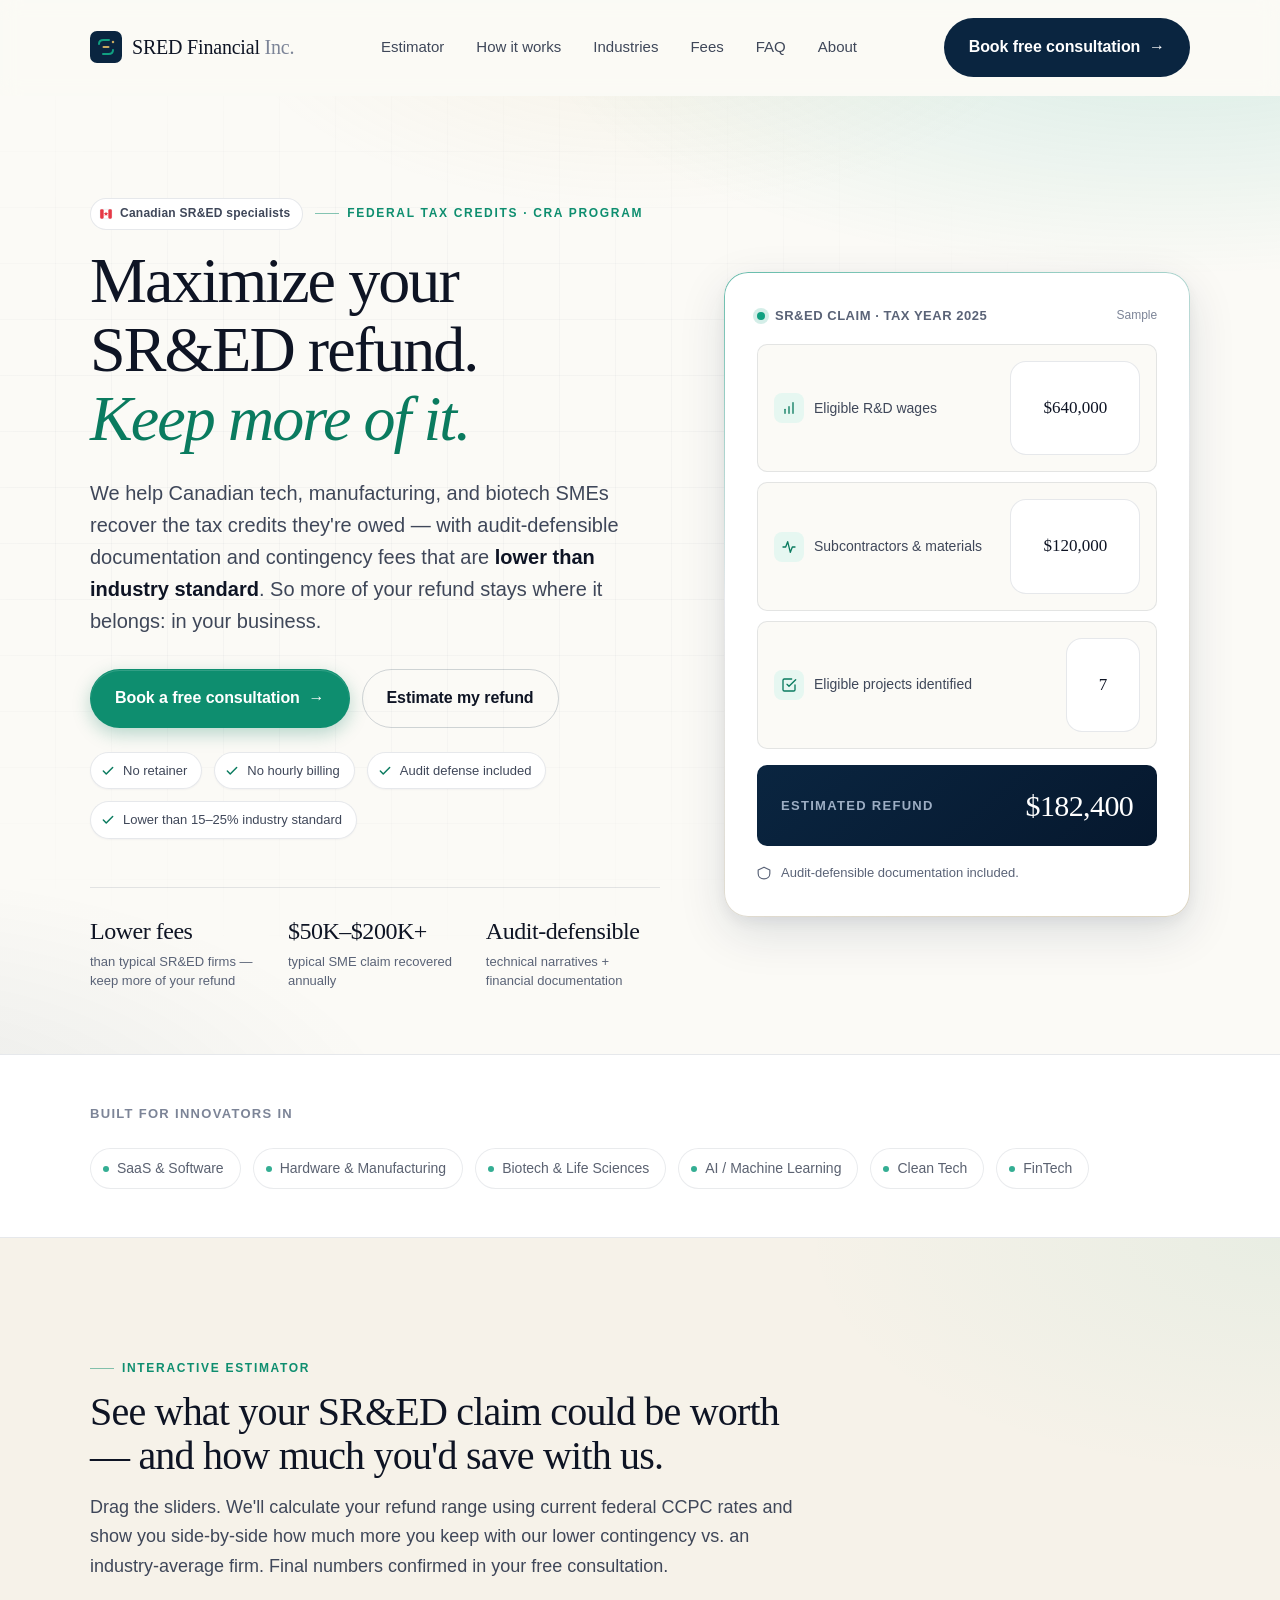
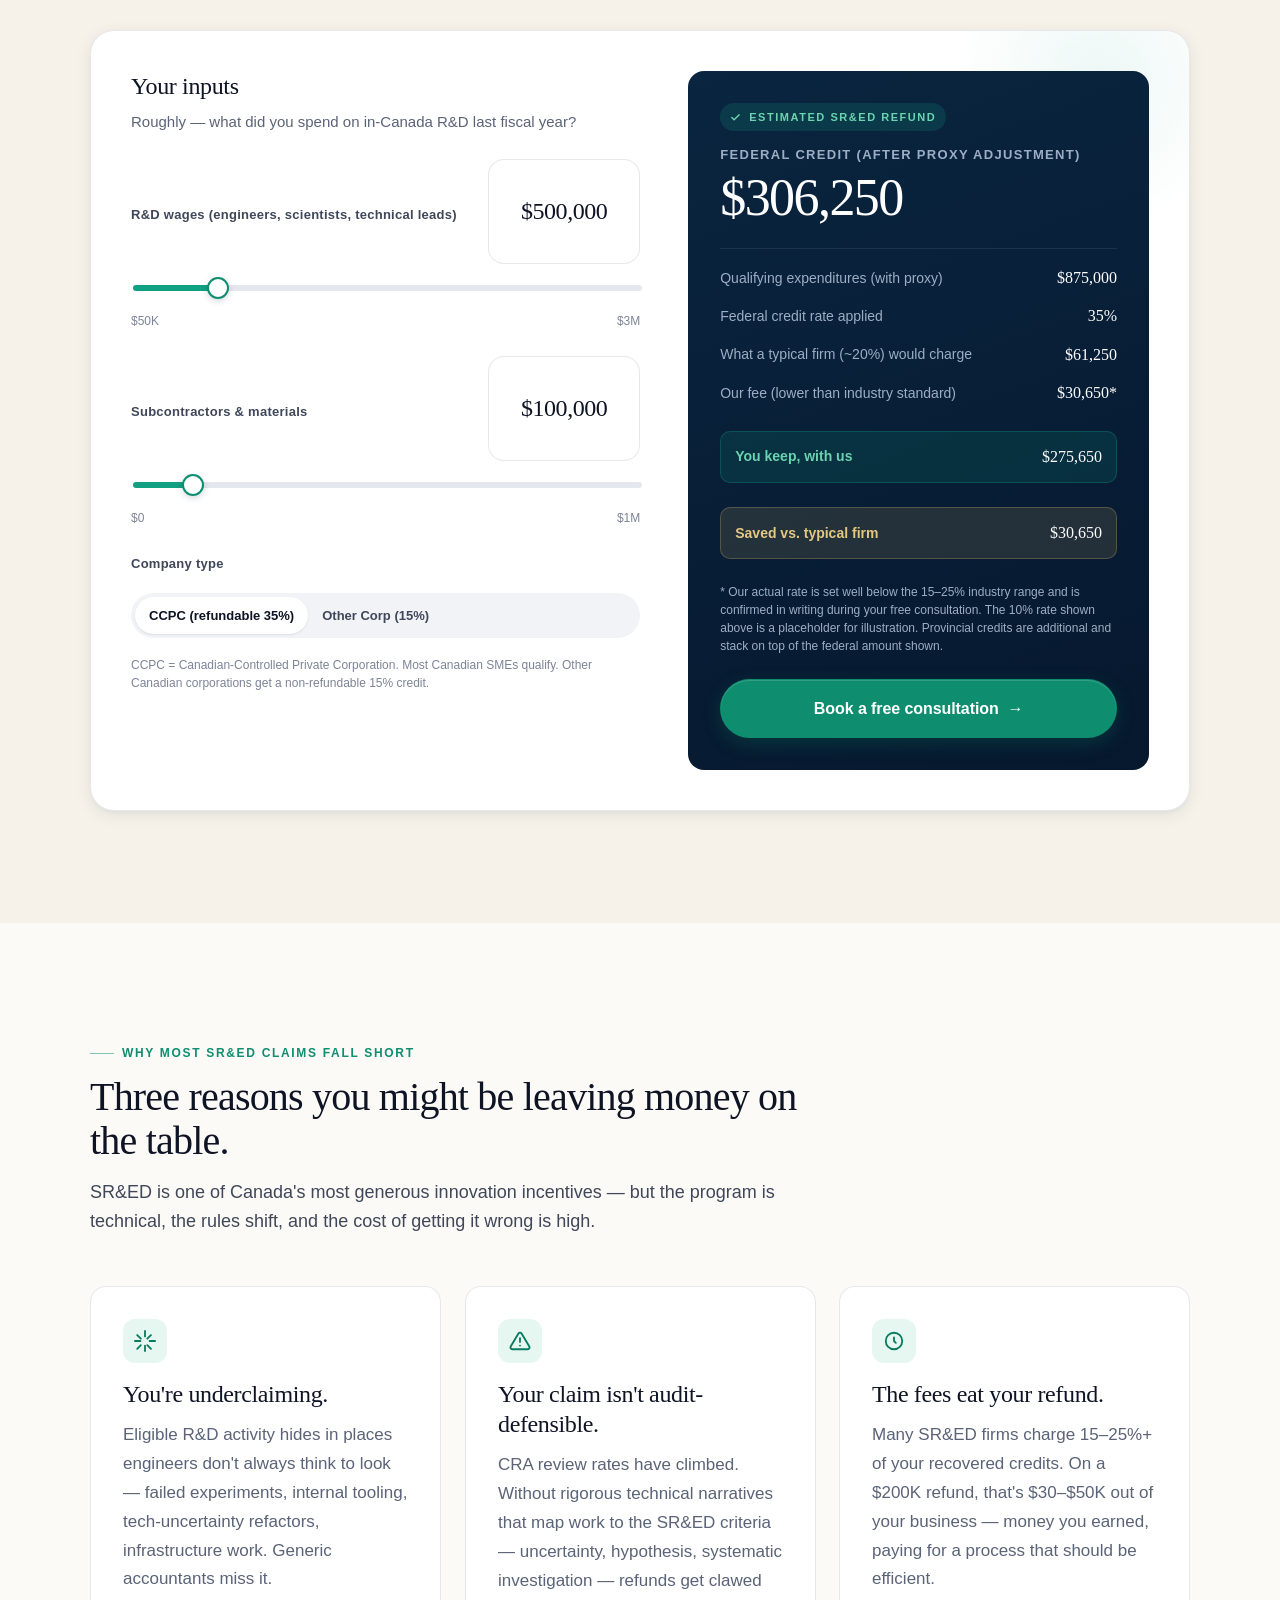
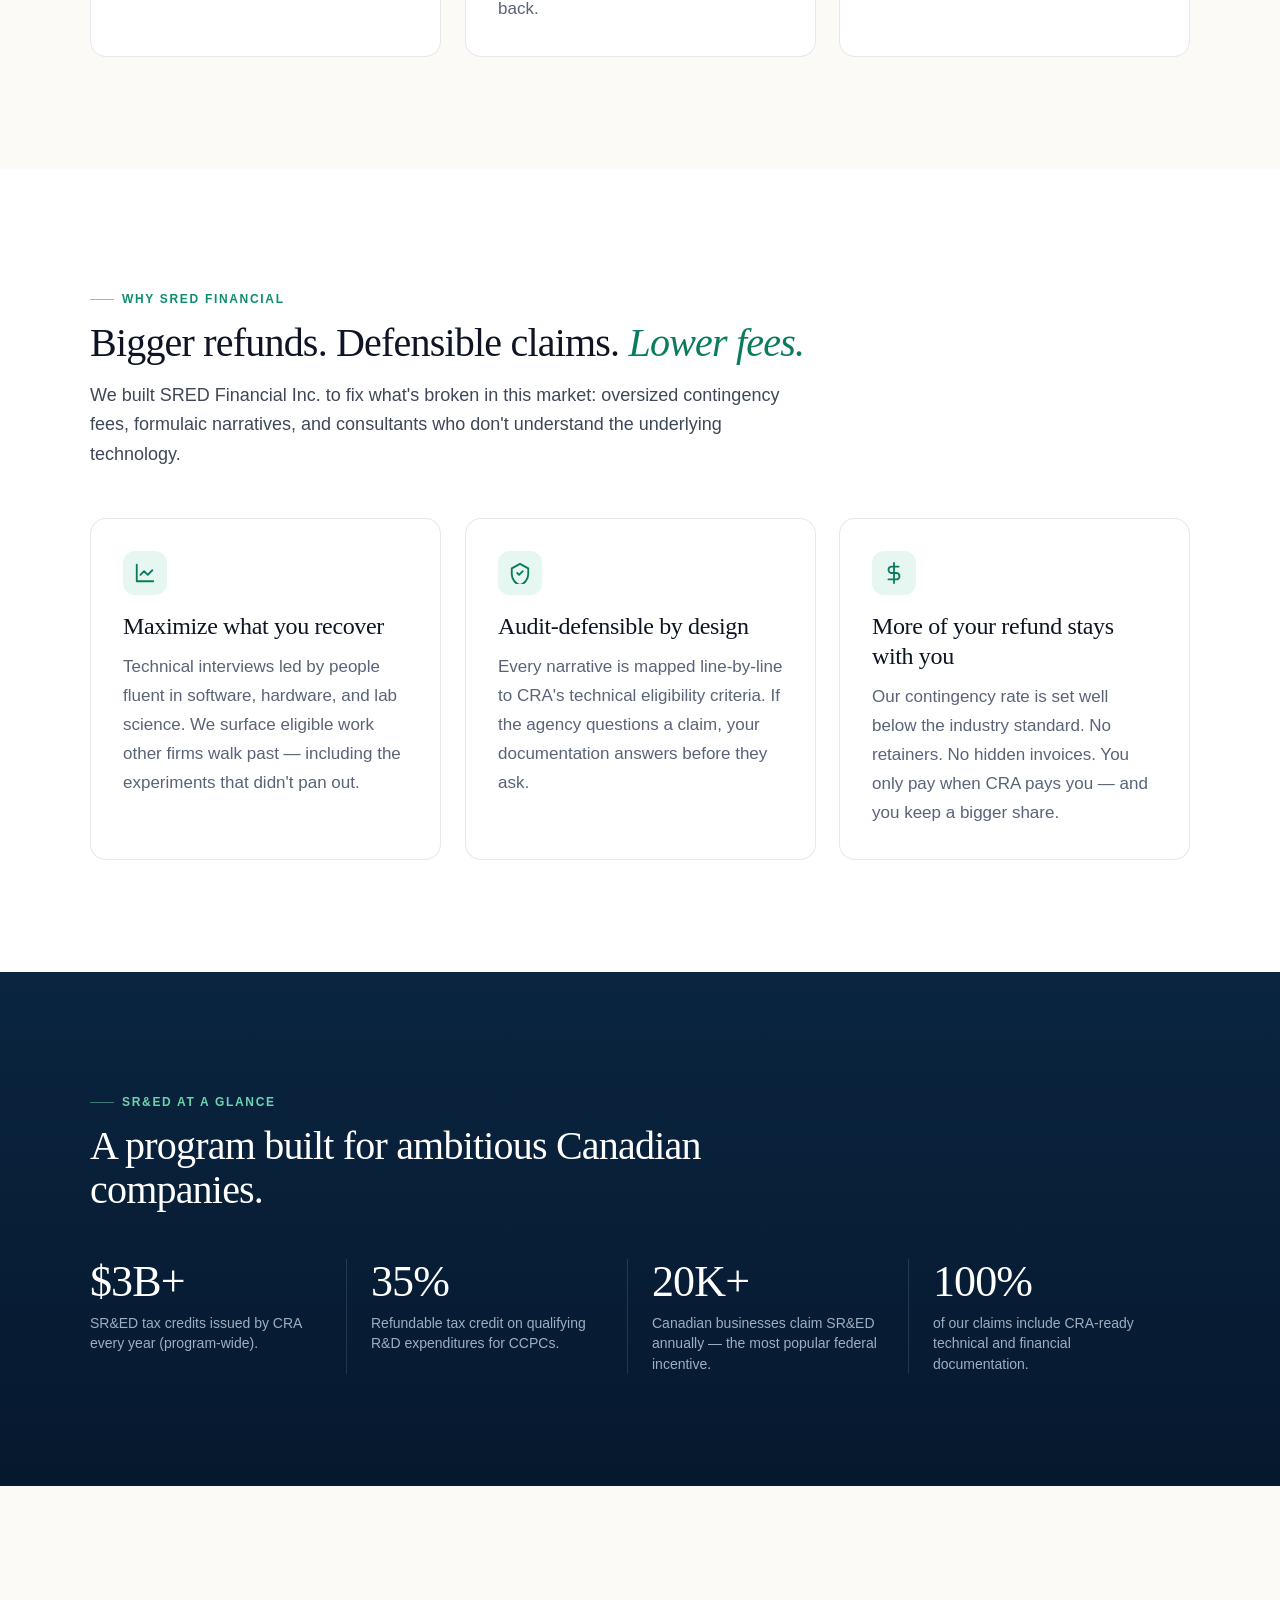
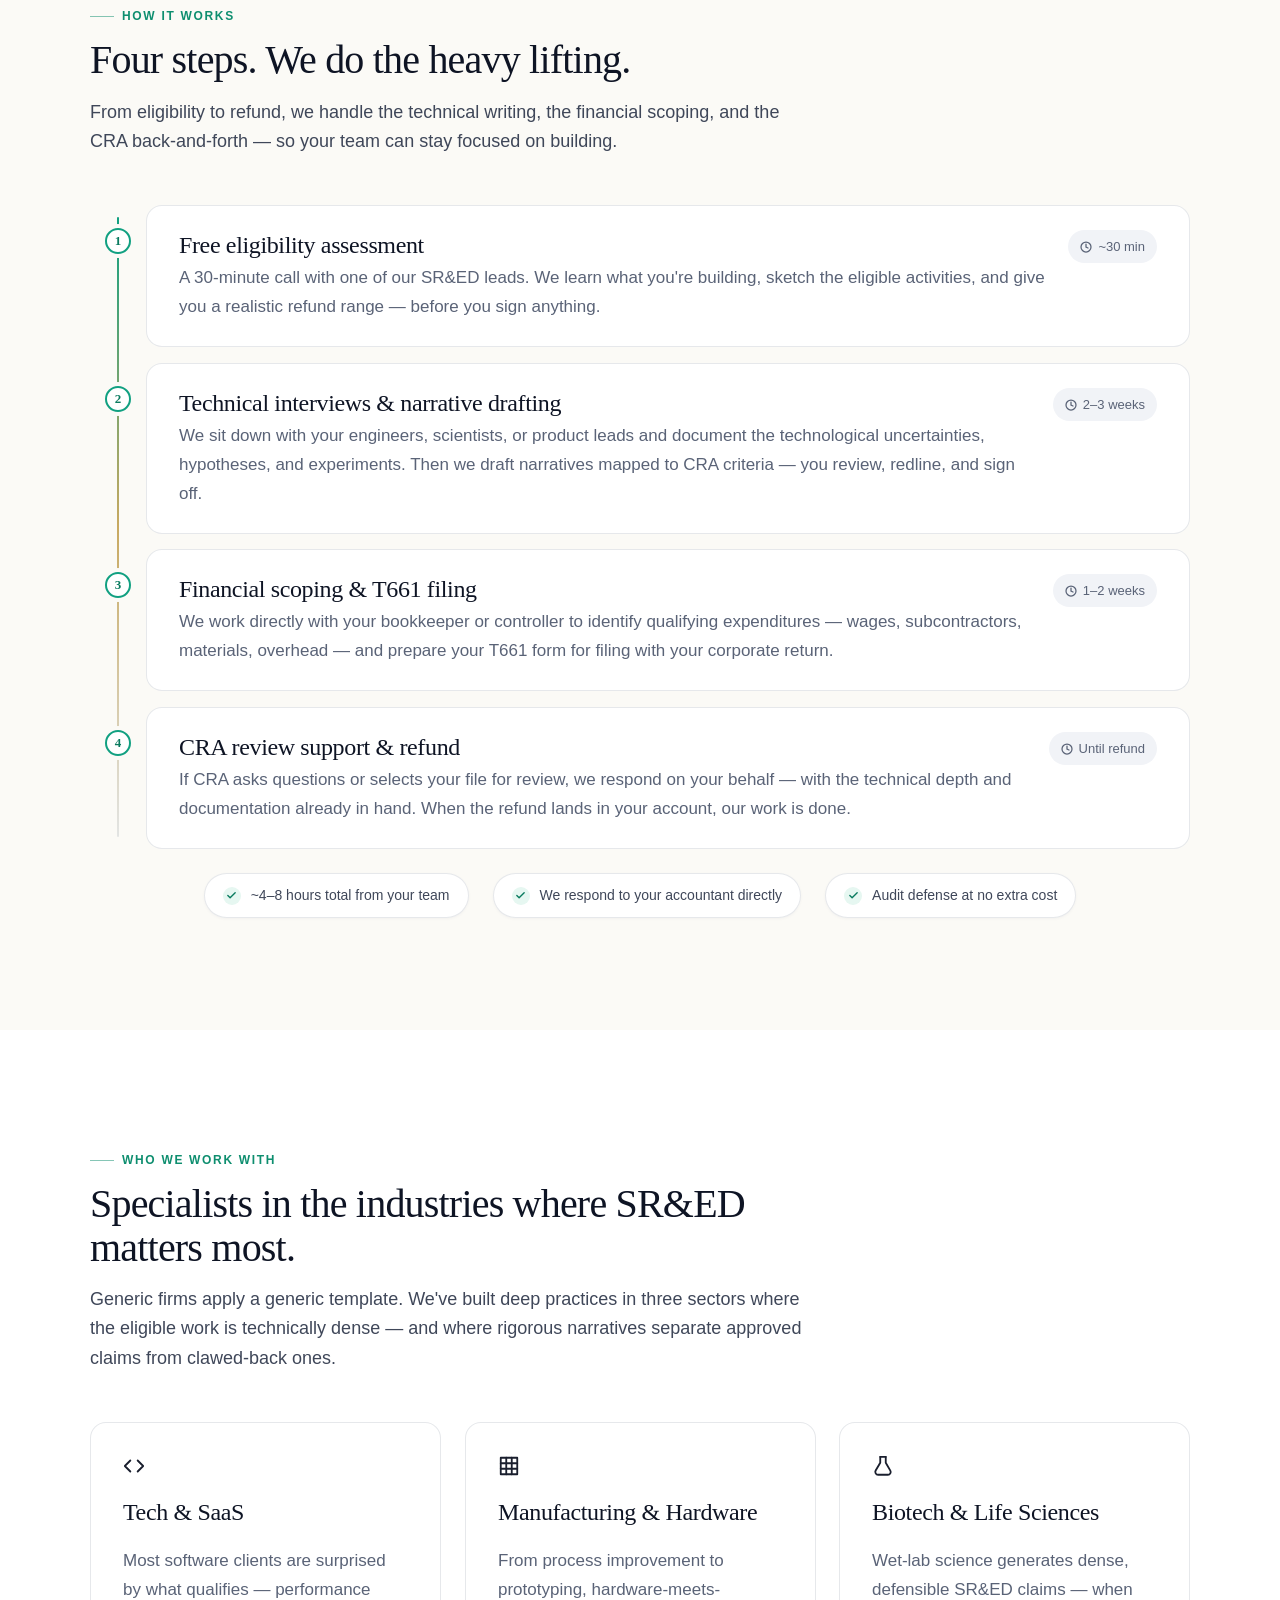
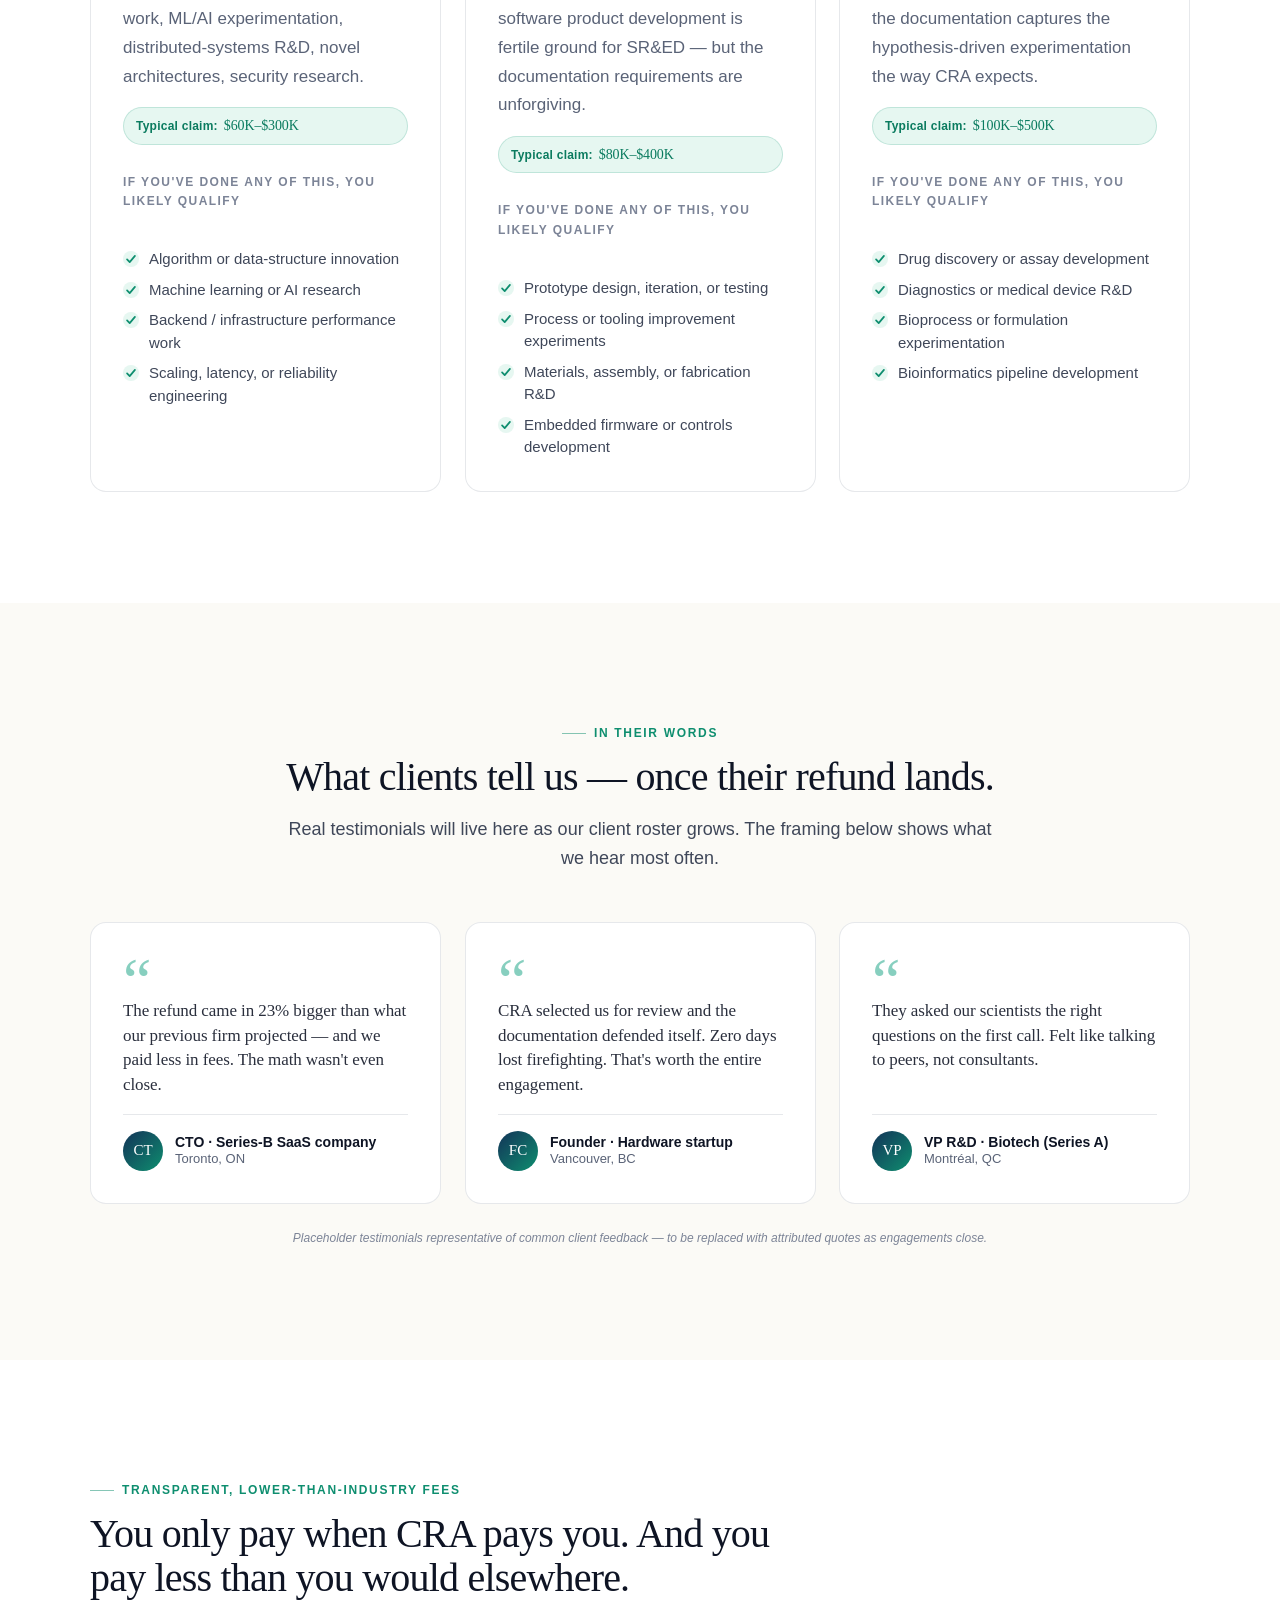
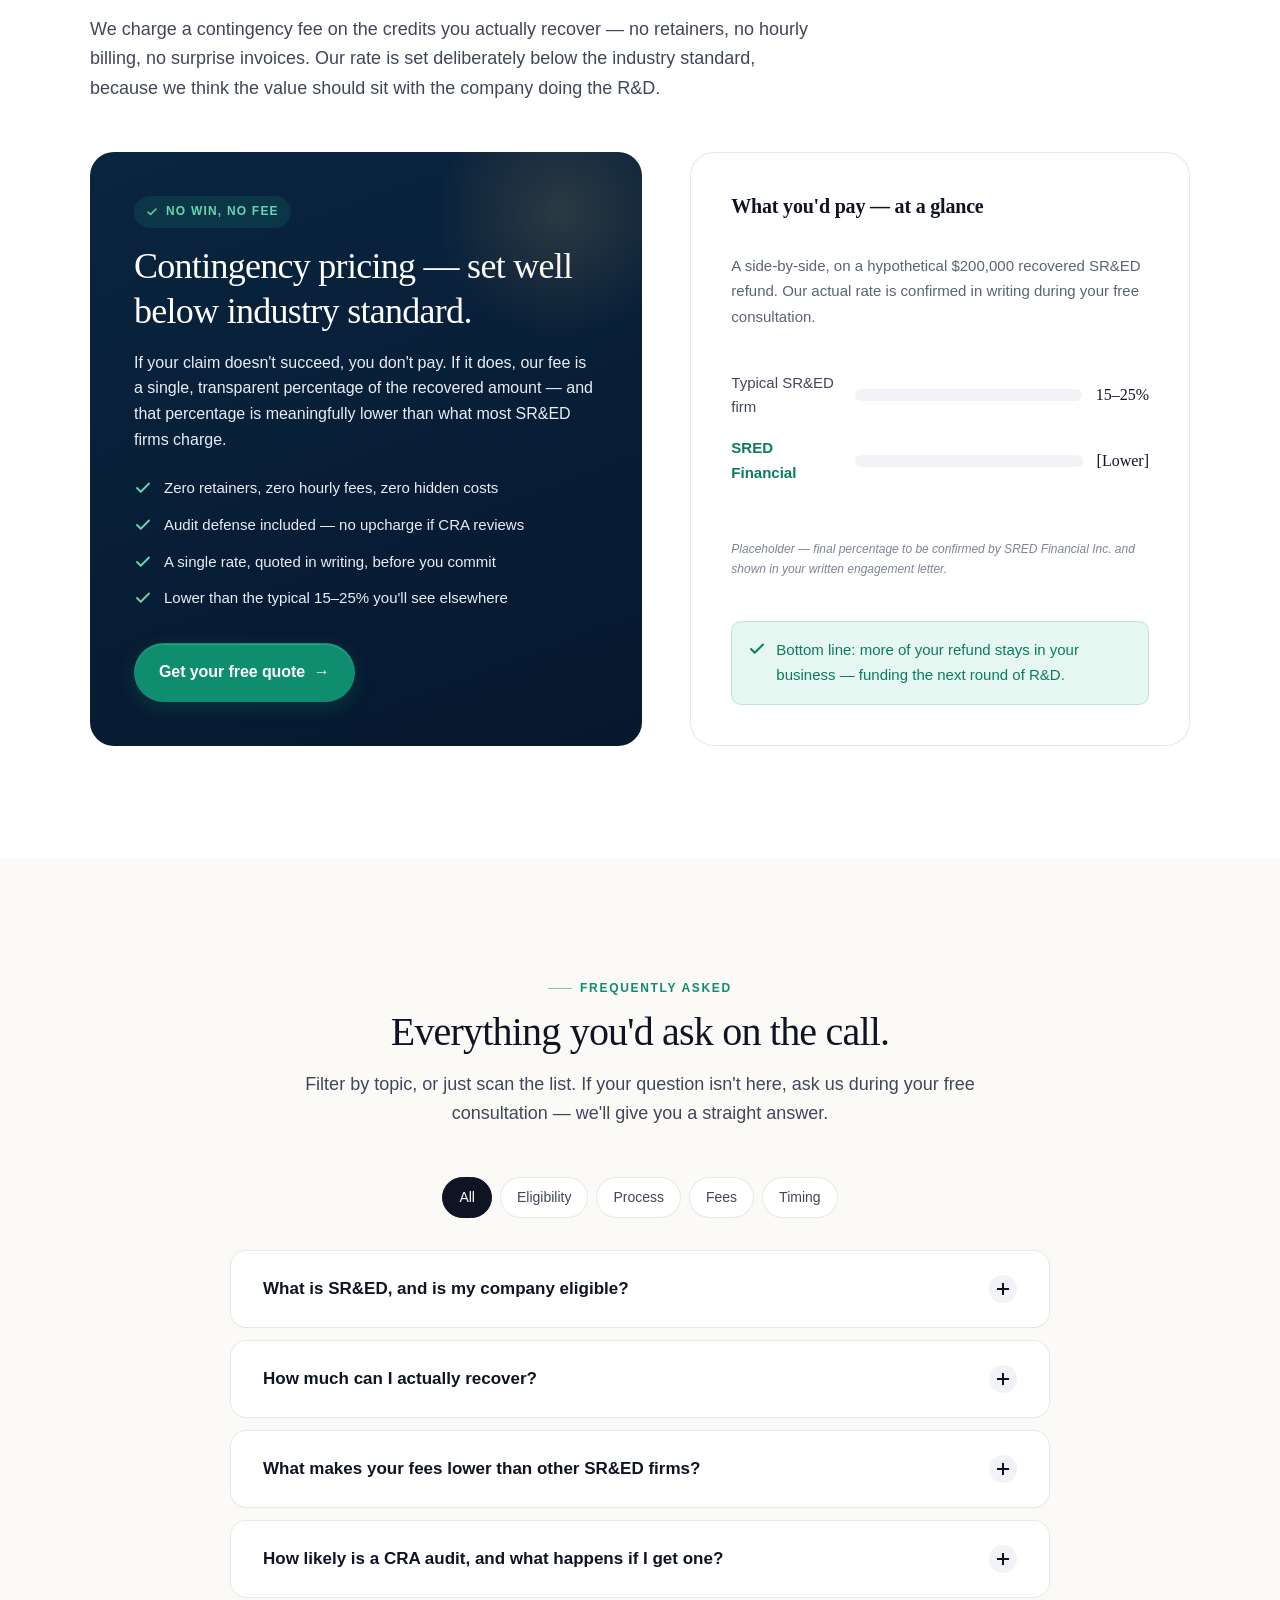
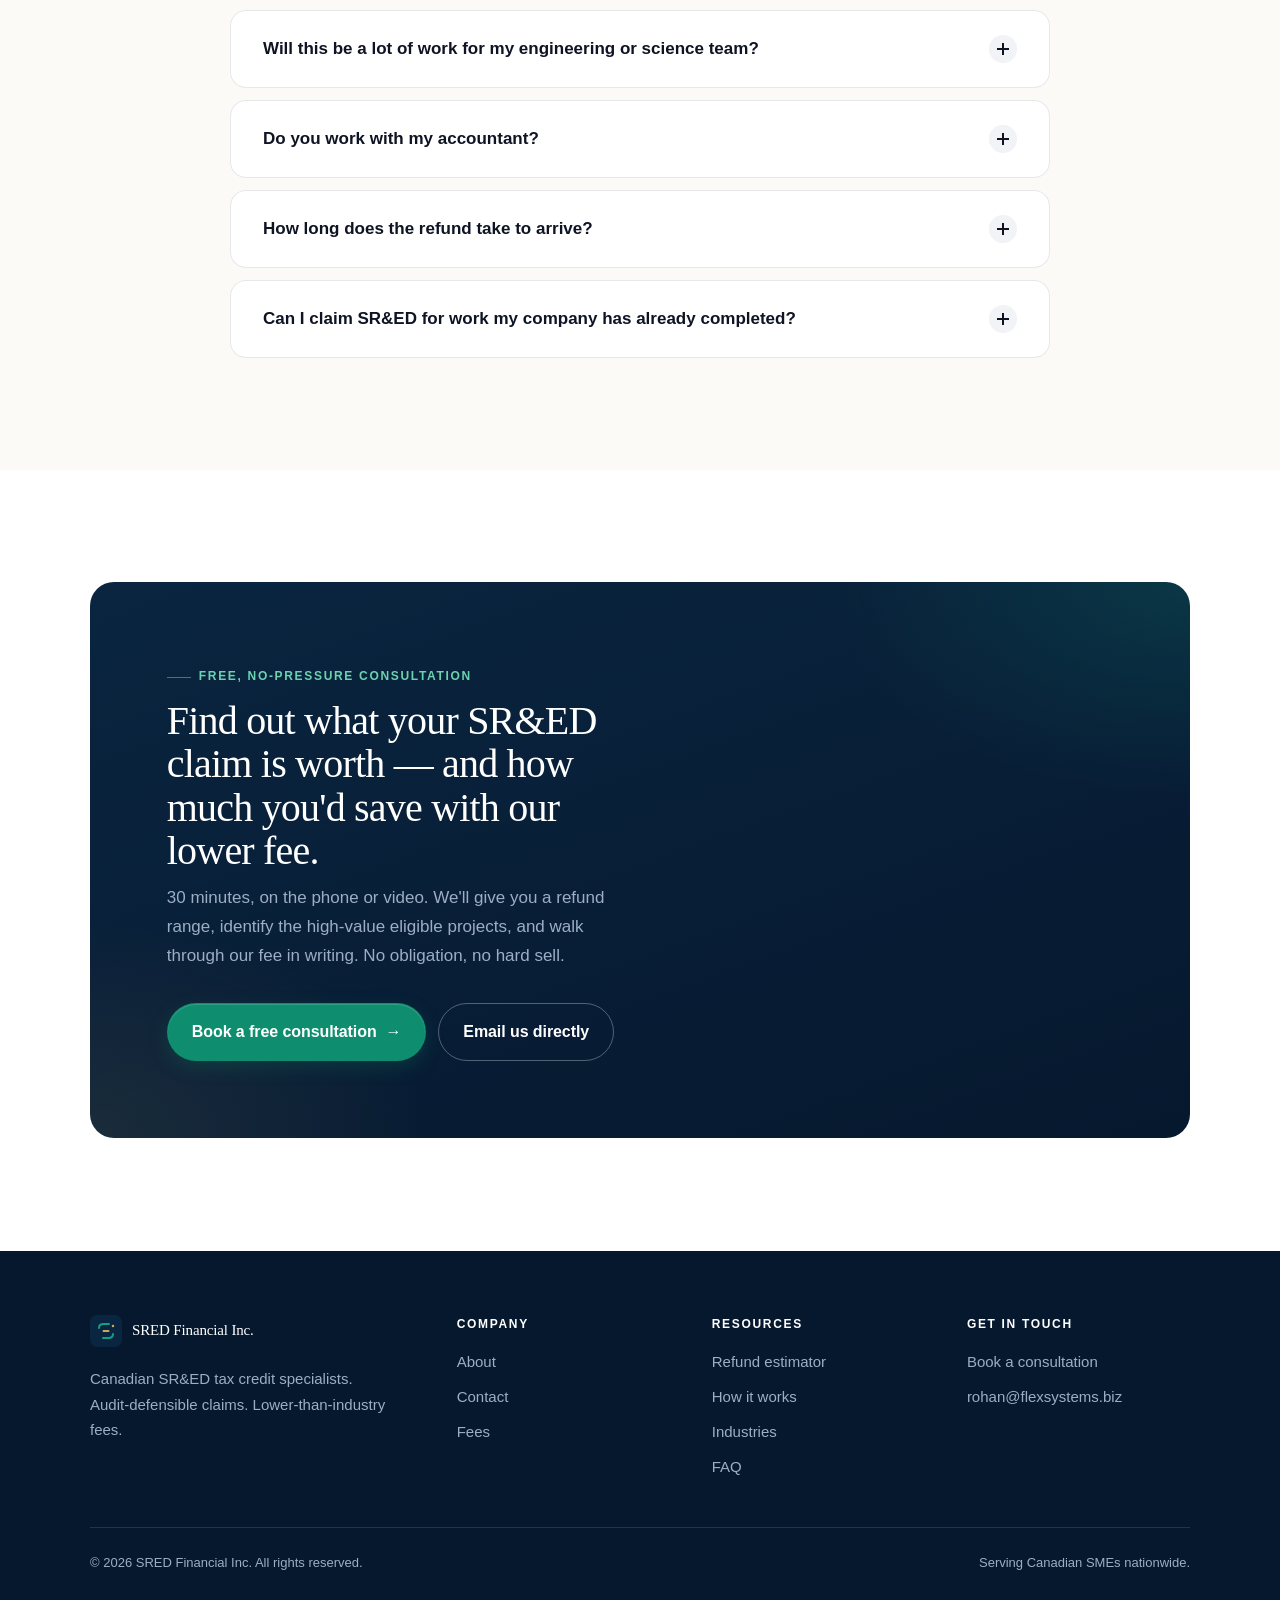
==== commit 6060aa54: "Fix CTA copy: "Get your fee quote" → "Get your free quote"" ====
--- a/index.html
+++ b/index.html
@@ -649,7 +649,7 @@
 
             <div style="margin-top: 2rem;">
               <a href="contact.html" class="btn btn-primary">
-                Get your fee quote
+                Get your free quote
                 <span class="arrow" aria-hidden="true">→</span>
               </a>
             </div>
--- a/css/styles.css
+++ b/css/styles.css
@@ -0,0 +1,2163 @@
+/* =========================================================
+   SRED Financial Inc. — Design System
+   Palette: Deep navy + emerald + warm cream
+   Typography: Fraunces (display) + Inter (body)
+   ========================================================= */
+
+/* -------------------- Reset -------------------- */
+*,
+*::before,
+*::after {
+  box-sizing: border-box;
+}
+
+html {
+  scroll-behavior: smooth;
+  -webkit-text-size-adjust: 100%;
+}
+
+body,
+h1, h2, h3, h4, h5, h6,
+p, figure, blockquote, dl, dd,
+ul, ol {
+  margin: 0;
+  padding: 0;
+}
+
+ul, ol {
+  list-style: none;
+}
+
+img, svg, video {
+  display: block;
+  max-width: 100%;
+  height: auto;
+}
+
+button {
+  font: inherit;
+  cursor: pointer;
+  background: none;
+  border: none;
+  color: inherit;
+}
+
+a {
+  color: inherit;
+  text-decoration: none;
+}
+
+input, textarea, select {
+  font: inherit;
+  color: inherit;
+}
+
+/* -------------------- Tokens -------------------- */
+:root {
+  /* Brand */
+  --navy-900: #06182E;
+  --navy-800: #0A2540;
+  --navy-700: #133358;
+  --navy-600: #1E466F;
+  --navy-500: #2C5985;
+  --emerald-700: #0A7B5F;
+  --emerald-600: #0E8E6F;
+  --emerald-500: #11A081;
+  --emerald-50: #E6F7F1;
+  --gold-500: #C8A961;
+  --gold-100: #F4ECD6;
+
+  /* Neutrals */
+  --cream: #FBFAF6;
+  --cream-warm: #F6F2E9;
+  --white: #FFFFFF;
+  --ink: #0E1424;
+  --gray-900: #1A1F2E;
+  --gray-800: #2A2F3D;
+  --gray-700: #3F4759;
+  --gray-600: #5A6377;
+  --gray-500: #7C8497;
+  --gray-400: #A1A8B8;
+  --gray-300: #CBD0DA;
+  --gray-200: #E4E7EE;
+  --gray-100: #F1F3F7;
+  --gray-50: #F8F9FB;
+
+  /* Functional */
+  --bg: var(--cream);
+  --bg-alt: var(--white);
+  --bg-deep: var(--navy-800);
+  --text: var(--gray-900);
+  --text-muted: var(--gray-600);
+  --text-on-dark: #E9EEF5;
+  --text-on-dark-muted: #9DAEC4;
+  --border: rgba(10, 37, 64, 0.10);
+  --border-strong: rgba(10, 37, 64, 0.18);
+  --border-on-dark: rgba(255, 255, 255, 0.12);
+
+  /* Type */
+  --font-display: "Fraunces", "Iowan Old Style", "Apple Garamond", "Baskerville", "Times New Roman", serif;
+  --font-sans: "Inter", -apple-system, BlinkMacSystemFont, "Segoe UI", Roboto, Helvetica, Arial, sans-serif;
+
+  /* Sizes */
+  --fs-xs: 0.75rem;     /* 12 */
+  --fs-sm: 0.875rem;    /* 14 */
+  --fs-base: 1rem;      /* 16 */
+  --fs-md: 1.0625rem;   /* 17 */
+  --fs-lg: 1.25rem;     /* 20 */
+  --fs-xl: 1.5rem;      /* 24 */
+  --fs-2xl: 2rem;       /* 32 */
+  --fs-3xl: 2.5rem;     /* 40 */
+  --fs-4xl: 3.25rem;    /* 52 */
+  --fs-5xl: 4rem;       /* 64 */
+
+  /* Spacing */
+  --sp-1: 4px;
+  --sp-2: 8px;
+  --sp-3: 12px;
+  --sp-4: 16px;
+  --sp-5: 24px;
+  --sp-6: 32px;
+  --sp-7: 48px;
+  --sp-8: 64px;
+  --sp-9: 96px;
+  --sp-10: 128px;
+
+  /* Radii */
+  --r-sm: 6px;
+  --r-md: 10px;
+  --r-lg: 16px;
+  --r-xl: 24px;
+  --r-pill: 999px;
+
+  /* Shadows */
+  --shadow-sm: 0 1px 2px rgba(10, 37, 64, 0.06), 0 1px 3px rgba(10, 37, 64, 0.04);
+  --shadow-md: 0 4px 16px rgba(10, 37, 64, 0.08), 0 2px 4px rgba(10, 37, 64, 0.04);
+  --shadow-lg: 0 16px 48px rgba(10, 37, 64, 0.12), 0 6px 16px rgba(10, 37, 64, 0.06);
+  --shadow-xl: 0 32px 80px rgba(10, 37, 64, 0.18), 0 12px 24px rgba(10, 37, 64, 0.08);
+
+  /* Layout */
+  --container: 1180px;
+  --container-narrow: 820px;
+  --gutter: clamp(1.25rem, 4vw, 2.5rem);
+
+  /* Motion */
+  --ease: cubic-bezier(0.2, 0.6, 0.2, 1);
+  --t-fast: 160ms;
+  --t-base: 240ms;
+  --t-slow: 420ms;
+}
+
+/* -------------------- Base -------------------- */
+html, body {
+  height: 100%;
+}
+
+body {
+  font-family: var(--font-sans);
+  font-size: var(--fs-md);
+  line-height: 1.65;
+  color: var(--text);
+  background: var(--bg);
+  -webkit-font-smoothing: antialiased;
+  -moz-osx-font-smoothing: grayscale;
+  text-rendering: optimizeLegibility;
+}
+
+::selection {
+  background: var(--emerald-500);
+  color: var(--white);
+}
+
+/* -------------------- Typography -------------------- */
+h1, h2, h3, h4 {
+  font-family: var(--font-display);
+  font-weight: 500;
+  letter-spacing: -0.02em;
+  line-height: 1.08;
+  color: var(--ink);
+  font-variation-settings: "opsz" 60, "SOFT" 30;
+}
+
+h1 {
+  font-size: clamp(2.25rem, 5.4vw, var(--fs-5xl));
+  letter-spacing: -0.03em;
+}
+
+h2 {
+  font-size: clamp(1.75rem, 3.6vw, var(--fs-3xl));
+}
+
+h3 {
+  font-size: var(--fs-xl);
+  letter-spacing: -0.015em;
+  line-height: 1.25;
+}
+
+h4 {
+  font-size: var(--fs-lg);
+  letter-spacing: -0.01em;
+  line-height: 1.3;
+  font-weight: 600;
+}
+
+p {
+  color: var(--text-muted);
+  line-height: 1.7;
+}
+
+p.lead {
+  font-size: clamp(1.0625rem, 1.6vw, 1.25rem);
+  color: var(--gray-700);
+  line-height: 1.6;
+  max-width: 56ch;
+}
+
+.eyebrow {
+  display: inline-flex;
+  align-items: center;
+  gap: var(--sp-2);
+  font-family: var(--font-sans);
+  font-size: var(--fs-xs);
+  font-weight: 600;
+  letter-spacing: 0.14em;
+  text-transform: uppercase;
+  color: var(--emerald-600);
+}
+
+.eyebrow.on-dark {
+  color: #6BD3B0;
+}
+
+.eyebrow::before {
+  content: "";
+  display: inline-block;
+  width: 24px;
+  height: 1px;
+  background: currentColor;
+  opacity: 0.5;
+}
+
+a.link {
+  color: var(--emerald-700);
+  font-weight: 600;
+  border-bottom: 1px solid rgba(14, 142, 111, 0.25);
+  transition: border-color var(--t-fast) var(--ease), color var(--t-fast) var(--ease);
+}
+
+a.link:hover {
+  color: var(--emerald-600);
+  border-bottom-color: var(--emerald-500);
+}
+
+/* -------------------- Layout -------------------- */
+.container {
+  width: 100%;
+  max-width: var(--container);
+  margin: 0 auto;
+  padding-inline: var(--gutter);
+}
+
+.container-narrow {
+  width: 100%;
+  max-width: var(--container-narrow);
+  margin: 0 auto;
+  padding-inline: var(--gutter);
+}
+
+section {
+  padding-block: clamp(4rem, 9vw, 7rem);
+}
+
+section.section-tight {
+  padding-block: clamp(3rem, 6vw, 4.5rem);
+}
+
+.bg-cream { background: var(--cream); }
+.bg-white { background: var(--white); }
+.bg-warm  { background: var(--cream-warm); }
+.bg-navy  {
+  background: linear-gradient(180deg, var(--navy-800) 0%, var(--navy-900) 100%);
+  color: var(--text-on-dark);
+}
+.bg-navy h1, .bg-navy h2, .bg-navy h3, .bg-navy h4 {
+  color: var(--white);
+}
+.bg-navy p { color: var(--text-on-dark-muted); }
+
+/* -------------------- Buttons -------------------- */
+.btn {
+  display: inline-flex;
+  align-items: center;
+  justify-content: center;
+  gap: 0.55em;
+  padding: 0.95rem 1.5rem;
+  font-family: var(--font-sans);
+  font-size: var(--fs-base);
+  font-weight: 600;
+  letter-spacing: -0.005em;
+  border-radius: var(--r-pill);
+  border: 1px solid transparent;
+  transition: transform var(--t-fast) var(--ease),
+              background var(--t-fast) var(--ease),
+              color var(--t-fast) var(--ease),
+              box-shadow var(--t-base) var(--ease),
+              border-color var(--t-fast) var(--ease);
+  white-space: nowrap;
+  cursor: pointer;
+  text-align: center;
+}
+
+.btn:hover { transform: translateY(-1px); }
+.btn:active { transform: translateY(0); }
+.btn:focus-visible {
+  outline: 2px solid var(--emerald-500);
+  outline-offset: 3px;
+}
+
+.btn-primary {
+  background: var(--emerald-600);
+  color: var(--white);
+  box-shadow: 0 1px 0 rgba(255,255,255,0.15) inset, 0 6px 18px rgba(10, 123, 95, 0.28);
+}
+.btn-primary:hover {
+  background: var(--emerald-500);
+  box-shadow: 0 1px 0 rgba(255,255,255,0.18) inset, 0 10px 26px rgba(10, 123, 95, 0.36);
+}
+
+.btn-dark {
+  background: var(--navy-800);
+  color: var(--white);
+}
+.btn-dark:hover { background: var(--navy-700); }
+
+.btn-ghost {
+  background: transparent;
+  color: var(--ink);
+  border-color: var(--border-strong);
+}
+.btn-ghost:hover {
+  border-color: var(--navy-800);
+  background: rgba(10, 37, 64, 0.04);
+}
+
+.btn-ghost.on-dark {
+  color: var(--white);
+  border-color: rgba(255, 255, 255, 0.30);
+}
+.btn-ghost.on-dark:hover {
+  background: rgba(255, 255, 255, 0.08);
+  border-color: rgba(255, 255, 255, 0.55);
+}
+
+.btn-link {
+  padding: 0;
+  background: none;
+  color: var(--emerald-700);
+  font-weight: 600;
+}
+.btn-link:hover { color: var(--emerald-500); transform: none; }
+.btn-link svg { transition: transform var(--t-fast) var(--ease); }
+.btn-link:hover svg { transform: translateX(3px); }
+
+.btn .arrow {
+  display: inline-block;
+  transition: transform var(--t-fast) var(--ease);
+}
+.btn:hover .arrow { transform: translateX(3px); }
+
+/* -------------------- Header -------------------- */
+.site-header {
+  position: sticky;
+  top: 0;
+  z-index: 50;
+  background: rgba(251, 250, 246, 0.82);
+  backdrop-filter: saturate(140%) blur(10px);
+  -webkit-backdrop-filter: saturate(140%) blur(10px);
+  border-bottom: 1px solid transparent;
+  transition: border-color var(--t-base) var(--ease), background var(--t-base) var(--ease);
+}
+.site-header.is-scrolled {
+  border-bottom-color: var(--border);
+  background: rgba(251, 250, 246, 0.92);
+}
+
+.nav {
+  display: flex;
+  align-items: center;
+  justify-content: space-between;
+  padding-block: 18px;
+  gap: var(--sp-5);
+}
+
+.brand {
+  display: inline-flex;
+  align-items: center;
+  gap: 10px;
+  color: var(--ink);
+  font-family: var(--font-display);
+  font-weight: 500;
+  font-size: 1.25rem;
+  letter-spacing: -0.01em;
+}
+
+.brand-mark {
+  width: 32px;
+  height: 32px;
+  display: inline-block;
+}
+
+.nav-links {
+  display: flex;
+  align-items: center;
+  gap: 4px;
+}
+
+.nav-links a {
+  padding: 10px 14px;
+  border-radius: var(--r-pill);
+  font-size: 0.9375rem;
+  font-weight: 500;
+  color: var(--gray-700);
+  transition: color var(--t-fast) var(--ease), background var(--t-fast) var(--ease);
+}
+.nav-links a:hover {
+  color: var(--ink);
+  background: rgba(10, 37, 64, 0.05);
+}
+.nav-links a.is-active { color: var(--ink); }
+
+.nav-cta {
+  display: inline-flex;
+  align-items: center;
+  gap: 12px;
+}
+
+.nav-toggle {
+  display: none;
+  width: 40px;
+  height: 40px;
+  border-radius: var(--r-pill);
+  align-items: center;
+  justify-content: center;
+  border: 1px solid var(--border-strong);
+  color: var(--ink);
+}
+.nav-toggle:hover { background: rgba(10, 37, 64, 0.05); }
+
+@media (max-width: 880px) {
+  .nav-links { display: none; }
+  .nav-cta .btn:not(.nav-toggle) { display: none; }
+  .nav-toggle { display: inline-flex; }
+
+  .mobile-menu {
+    position: fixed;
+    top: 70px;
+    left: var(--gutter);
+    right: var(--gutter);
+    background: var(--white);
+    border: 1px solid var(--border);
+    border-radius: var(--r-lg);
+    box-shadow: var(--shadow-lg);
+    padding: var(--sp-4);
+    display: none;
+    flex-direction: column;
+    gap: 4px;
+    z-index: 60;
+  }
+  .mobile-menu.is-open { display: flex; }
+  .mobile-menu a {
+    padding: 14px 16px;
+    border-radius: var(--r-md);
+    font-weight: 500;
+    color: var(--gray-800);
+  }
+  .mobile-menu a:hover { background: var(--gray-50); }
+  .mobile-menu .btn {
+    margin-top: 8px;
+    width: 100%;
+  }
+}
+@media (min-width: 881px) {
+  .mobile-menu { display: none !important; }
+}
+
+/* -------------------- Hero -------------------- */
+.hero {
+  position: relative;
+  padding-block: clamp(4rem, 8vw, 7rem) clamp(3rem, 5vw, 5rem);
+  overflow: hidden;
+  background:
+    radial-gradient(900px 480px at 88% -10%, rgba(17, 160, 129, 0.10), transparent 60%),
+    radial-gradient(700px 480px at -10% 110%, rgba(10, 37, 64, 0.05), transparent 60%),
+    var(--cream);
+}
+
+.hero-grid {
+  display: grid;
+  grid-template-columns: 1.1fr 0.9fr;
+  gap: clamp(2.5rem, 5vw, 5rem);
+  align-items: center;
+}
+
+.hero-eyebrow-row {
+  display: flex;
+  align-items: center;
+  gap: var(--sp-3);
+  margin-bottom: var(--sp-4);
+  flex-wrap: wrap;
+}
+
+.flag-pill {
+  display: inline-flex;
+  align-items: center;
+  gap: 7px;
+  padding: 5px 12px 5px 8px;
+  border-radius: var(--r-pill);
+  background: var(--white);
+  border: 1px solid var(--border);
+  font-size: 12px;
+  font-weight: 600;
+  color: var(--gray-700);
+  letter-spacing: 0.02em;
+}
+.flag-pill svg { width: 14px; height: 14px; }
+
+.hero h1 .accent {
+  color: var(--emerald-700);
+  font-style: italic;
+  font-feature-settings: "ss01" 1;
+  font-weight: 400;
+}
+
+.hero p.lead {
+  margin-top: var(--sp-5);
+  font-size: clamp(1.0625rem, 1.6vw, 1.25rem);
+}
+
+.hero-ctas {
+  display: flex;
+  align-items: center;
+  gap: var(--sp-3);
+  margin-top: var(--sp-6);
+  flex-wrap: wrap;
+}
+
+.hero-trust {
+  margin-top: var(--sp-7);
+  display: grid;
+  grid-template-columns: repeat(3, minmax(0, 1fr));
+  gap: var(--sp-5);
+  border-top: 1px solid var(--border);
+  padding-top: var(--sp-5);
+}
+.hero-trust > div {
+  display: flex;
+  flex-direction: column;
+  gap: 2px;
+}
+.hero-trust strong {
+  font-family: var(--font-display);
+  font-size: 1.5rem;
+  color: var(--ink);
+  letter-spacing: -0.02em;
+  font-weight: 500;
+}
+.hero-trust span {
+  font-size: 0.8125rem;
+  color: var(--gray-600);
+  line-height: 1.4;
+}
+
+/* Hero card visual */
+.hero-card {
+  position: relative;
+  background: var(--white);
+  border-radius: var(--r-xl);
+  padding: var(--sp-6);
+  box-shadow: var(--shadow-lg);
+  border: 1px solid var(--border);
+  isolation: isolate;
+}
+.hero-card::before {
+  content: "";
+  position: absolute;
+  inset: -1px;
+  border-radius: inherit;
+  padding: 1px;
+  background: linear-gradient(160deg, rgba(17, 160, 129, 0.6), rgba(10, 37, 64, 0.0) 40%, rgba(200, 169, 97, 0.3));
+  -webkit-mask: linear-gradient(#000 0 0) content-box, linear-gradient(#000 0 0);
+  mask: linear-gradient(#000 0 0) content-box, linear-gradient(#000 0 0);
+  -webkit-mask-composite: xor;
+  mask-composite: exclude;
+  pointer-events: none;
+}
+
+.refund-tile {
+  display: flex;
+  align-items: center;
+  justify-content: space-between;
+  gap: var(--sp-3);
+  padding: var(--sp-4);
+  border-radius: var(--r-md);
+  background: var(--cream);
+  border: 1px solid var(--border);
+}
+.refund-tile + .refund-tile { margin-top: 10px; }
+.refund-tile .label {
+  display: flex;
+  align-items: center;
+  gap: 10px;
+  font-size: 0.875rem;
+  color: var(--gray-700);
+}
+.refund-tile .icon {
+  width: 30px;
+  height: 30px;
+  border-radius: 8px;
+  display: inline-flex;
+  align-items: center;
+  justify-content: center;
+  background: var(--emerald-50);
+  color: var(--emerald-700);
+}
+.refund-tile .value {
+  font-family: var(--font-display);
+  font-size: 1.0625rem;
+  font-weight: 500;
+  color: var(--ink);
+}
+
+.refund-summary {
+  margin-top: var(--sp-4);
+  padding: var(--sp-4) var(--sp-5);
+  border-radius: var(--r-md);
+  background: linear-gradient(140deg, var(--navy-800), var(--navy-900));
+  color: var(--white);
+  display: flex;
+  align-items: center;
+  justify-content: space-between;
+  gap: var(--sp-3);
+}
+.refund-summary .label {
+  font-size: 0.8125rem;
+  color: var(--text-on-dark-muted);
+  text-transform: uppercase;
+  letter-spacing: 0.10em;
+  font-weight: 600;
+}
+.refund-summary .amount {
+  font-family: var(--font-display);
+  font-size: 1.875rem;
+  letter-spacing: -0.02em;
+  font-weight: 500;
+}
+
+.hero-card-foot {
+  display: flex;
+  align-items: center;
+  gap: 10px;
+  margin-top: var(--sp-4);
+  font-size: 0.8125rem;
+  color: var(--gray-600);
+}
+.dot {
+  width: 8px; height: 8px;
+  border-radius: 50%;
+  background: var(--emerald-500);
+  box-shadow: 0 0 0 4px rgba(17,160,129,0.18);
+}
+
+@media (max-width: 900px) {
+  .hero-grid { grid-template-columns: 1fr; }
+  .hero-trust { grid-template-columns: repeat(2, 1fr); }
+}
+@media (max-width: 480px) {
+  .hero-trust { grid-template-columns: 1fr; }
+}
+
+/* -------------------- Section header -------------------- */
+.section-head {
+  max-width: 720px;
+  margin-bottom: var(--sp-7);
+}
+.section-head.center {
+  margin-inline: auto;
+  text-align: center;
+}
+.section-head .eyebrow { margin-bottom: var(--sp-3); }
+.section-head h2 + p {
+  margin-top: var(--sp-4);
+  font-size: 1.125rem;
+  line-height: 1.65;
+  color: var(--gray-700);
+}
+
+/* -------------------- Marquee / logos strip -------------------- */
+.logo-strip {
+  padding-block: var(--sp-7);
+  background: var(--white);
+  border-top: 1px solid var(--border);
+  border-bottom: 1px solid var(--border);
+}
+.logo-strip-inner {
+  display: flex;
+  align-items: center;
+  justify-content: space-between;
+  flex-wrap: wrap;
+  gap: var(--sp-5);
+}
+.logo-strip-label {
+  font-size: 0.8125rem;
+  font-weight: 600;
+  letter-spacing: 0.10em;
+  text-transform: uppercase;
+  color: var(--gray-500);
+}
+.logo-strip-items {
+  display: flex;
+  align-items: center;
+  flex-wrap: wrap;
+  gap: var(--sp-7);
+  color: var(--gray-500);
+  font-family: var(--font-display);
+  font-size: 1.125rem;
+  letter-spacing: -0.01em;
+}
+.logo-strip-items span {
+  display: inline-flex;
+  align-items: center;
+  gap: 8px;
+  opacity: 0.85;
+}
+
+/* -------------------- 3-up grid -------------------- */
+.grid-3 {
+  display: grid;
+  grid-template-columns: repeat(3, minmax(0, 1fr));
+  gap: var(--sp-5);
+}
+.grid-2 {
+  display: grid;
+  grid-template-columns: repeat(2, minmax(0, 1fr));
+  gap: var(--sp-5);
+}
+.grid-4 {
+  display: grid;
+  grid-template-columns: repeat(4, minmax(0, 1fr));
+  gap: var(--sp-5);
+}
+@media (max-width: 880px) {
+  .grid-3, .grid-4 { grid-template-columns: 1fr; }
+  .grid-2 { grid-template-columns: 1fr; }
+}
+
+/* Card */
+.card {
+  background: var(--white);
+  border: 1px solid var(--border);
+  border-radius: var(--r-lg);
+  padding: var(--sp-6);
+  transition: transform var(--t-base) var(--ease),
+              box-shadow var(--t-base) var(--ease),
+              border-color var(--t-base) var(--ease);
+}
+.card:hover {
+  transform: translateY(-2px);
+  box-shadow: var(--shadow-md);
+  border-color: var(--border-strong);
+}
+.card .icon-tile {
+  width: 44px;
+  height: 44px;
+  border-radius: 12px;
+  display: inline-flex;
+  align-items: center;
+  justify-content: center;
+  background: var(--emerald-50);
+  color: var(--emerald-700);
+  margin-bottom: var(--sp-4);
+}
+.card.dark {
+  background: linear-gradient(160deg, var(--navy-800), var(--navy-900));
+  color: var(--text-on-dark);
+  border-color: rgba(255,255,255,0.08);
+}
+.card.dark h3 { color: var(--white); }
+.card.dark p { color: var(--text-on-dark-muted); }
+.card.dark .icon-tile {
+  background: rgba(17, 160, 129, 0.15);
+  color: #6BD3B0;
+}
+
+.card h3 {
+  margin-bottom: var(--sp-3);
+}
+
+/* -------------------- Stats -------------------- */
+.stat-row {
+  display: grid;
+  grid-template-columns: repeat(4, minmax(0, 1fr));
+  gap: var(--sp-5);
+}
+.stat {
+  padding-right: var(--sp-5);
+  border-right: 1px solid var(--border-on-dark);
+}
+.stat:last-child { border-right: none; }
+.stat .num {
+  font-family: var(--font-display);
+  font-size: clamp(2rem, 4.4vw, 2.75rem);
+  font-weight: 500;
+  letter-spacing: -0.02em;
+  color: var(--white);
+  line-height: 1.05;
+}
+.stat .lbl {
+  margin-top: 8px;
+  font-size: 0.875rem;
+  color: var(--text-on-dark-muted);
+  line-height: 1.45;
+}
+@media (max-width: 880px) {
+  .stat-row { grid-template-columns: repeat(2, 1fr); gap: var(--sp-6) var(--sp-5); }
+  .stat { border-right: none; padding-right: 0; }
+}
+
+/* -------------------- Process / Steps -------------------- */
+.steps {
+  display: grid;
+  gap: var(--sp-5);
+}
+.step {
+  display: grid;
+  grid-template-columns: auto 1fr auto;
+  align-items: start;
+  gap: var(--sp-5);
+  padding: var(--sp-6);
+  background: var(--white);
+  border: 1px solid var(--border);
+  border-radius: var(--r-lg);
+  transition: border-color var(--t-base) var(--ease),
+              box-shadow var(--t-base) var(--ease),
+              transform var(--t-base) var(--ease);
+}
+.step:hover {
+  border-color: var(--border-strong);
+  box-shadow: var(--shadow-md);
+}
+.step-num {
+  font-family: var(--font-display);
+  font-size: 2rem;
+  font-weight: 500;
+  letter-spacing: -0.02em;
+  color: var(--emerald-700);
+  background: var(--emerald-50);
+  width: 56px;
+  height: 56px;
+  border-radius: 50%;
+  display: inline-flex;
+  align-items: center;
+  justify-content: center;
+  flex-shrink: 0;
+}
+.step h3 { margin-bottom: 6px; }
+.step .duration {
+  display: inline-flex;
+  align-items: center;
+  gap: 6px;
+  font-size: 0.8125rem;
+  font-weight: 500;
+  color: var(--gray-600);
+  background: var(--gray-100);
+  padding: 6px 12px;
+  border-radius: var(--r-pill);
+  white-space: nowrap;
+}
+@media (max-width: 720px) {
+  .step { grid-template-columns: auto 1fr; }
+  .step .duration { grid-column: 1 / -1; justify-self: start; }
+}
+
+/* -------------------- Industries -------------------- */
+.industry {
+  position: relative;
+  display: flex;
+  flex-direction: column;
+  gap: var(--sp-4);
+  padding: var(--sp-6);
+  background: var(--white);
+  border: 1px solid var(--border);
+  border-radius: var(--r-lg);
+  overflow: hidden;
+  transition: transform var(--t-base) var(--ease), box-shadow var(--t-base) var(--ease), border-color var(--t-base) var(--ease);
+}
+.industry::after {
+  content: "";
+  position: absolute;
+  inset: auto -30% -50% auto;
+  width: 320px;
+  height: 320px;
+  background: radial-gradient(closest-side, rgba(17,160,129,0.08), transparent 70%);
+  pointer-events: none;
+}
+.industry:hover {
+  transform: translateY(-2px);
+  box-shadow: var(--shadow-md);
+  border-color: var(--border-strong);
+}
+.industry .icon-tile { margin-bottom: 4px; }
+.industry h3 { margin-bottom: 4px; }
+.industry ul {
+  display: flex;
+  flex-direction: column;
+  gap: 8px;
+  margin-top: var(--sp-3);
+}
+.industry ul li {
+  display: flex;
+  align-items: flex-start;
+  gap: 10px;
+  font-size: 0.9375rem;
+  color: var(--gray-700);
+  line-height: 1.5;
+}
+.industry ul li::before {
+  content: "";
+  flex-shrink: 0;
+  width: 16px; height: 16px;
+  border-radius: 50%;
+  background: var(--emerald-50) url("data:image/svg+xml;utf8,<svg xmlns='http://www.w3.org/2000/svg' viewBox='0 0 16 16'><path d='M3.5 8.5l3 3 6-7' fill='none' stroke='%230E8E6F' stroke-width='2' stroke-linecap='round' stroke-linejoin='round'/></svg>") no-repeat center / 14px 14px;
+  margin-top: 3px;
+}
+
+/* -------------------- Pricing / Fees -------------------- */
+.fees-wrap {
+  display: grid;
+  grid-template-columns: 1.05fr 0.95fr;
+  gap: var(--sp-7);
+  align-items: stretch;
+}
+@media (max-width: 900px) {
+  .fees-wrap { grid-template-columns: 1fr; }
+}
+
+.fees-card {
+  background: linear-gradient(160deg, var(--navy-800), var(--navy-900));
+  color: var(--text-on-dark);
+  border-radius: var(--r-xl);
+  padding: clamp(2rem, 4vw, 2.75rem);
+  position: relative;
+  overflow: hidden;
+}
+.fees-card::before {
+  content: "";
+  position: absolute;
+  top: -120px;
+  right: -100px;
+  width: 360px;
+  height: 360px;
+  background: radial-gradient(closest-side, rgba(200,169,97, 0.18), transparent 70%);
+  pointer-events: none;
+}
+.fees-card .badge {
+  display: inline-flex;
+  align-items: center;
+  gap: 8px;
+  background: rgba(17, 160, 129, 0.15);
+  color: #6BD3B0;
+  font-size: 0.75rem;
+  font-weight: 700;
+  letter-spacing: 0.10em;
+  text-transform: uppercase;
+  padding: 6px 12px;
+  border-radius: var(--r-pill);
+  margin-bottom: var(--sp-4);
+}
+.fees-card h3 {
+  font-size: clamp(1.75rem, 3vw, 2.25rem);
+  color: var(--white);
+  margin-bottom: var(--sp-4);
+  letter-spacing: -0.02em;
+}
+.fees-card .features {
+  display: flex;
+  flex-direction: column;
+  gap: 12px;
+  margin-top: var(--sp-5);
+}
+.fees-card .features li {
+  display: flex;
+  align-items: flex-start;
+  gap: 12px;
+  color: var(--text-on-dark);
+  font-size: 0.9375rem;
+}
+.fees-card .features li svg {
+  flex-shrink: 0;
+  margin-top: 3px;
+  color: #6BD3B0;
+}
+
+.fees-compare {
+  background: var(--white);
+  border: 1px solid var(--border);
+  border-radius: var(--r-xl);
+  padding: clamp(1.75rem, 3.6vw, 2.5rem);
+  display: flex;
+  flex-direction: column;
+  justify-content: space-between;
+}
+.fees-compare h4 {
+  margin-bottom: var(--sp-4);
+}
+.fee-bars {
+  display: flex;
+  flex-direction: column;
+  gap: var(--sp-4);
+  margin-block: var(--sp-5);
+}
+.fee-bar {
+  display: grid;
+  grid-template-columns: 110px 1fr auto;
+  align-items: center;
+  gap: 14px;
+  font-size: 0.9375rem;
+}
+.fee-bar .who {
+  font-weight: 500;
+  color: var(--gray-700);
+}
+.fee-bar .track {
+  height: 12px;
+  border-radius: var(--r-pill);
+  background: var(--gray-100);
+  overflow: hidden;
+  position: relative;
+}
+.fee-bar .fill {
+  height: 100%;
+  border-radius: inherit;
+}
+.fee-bar.industry-bar .fill { background: linear-gradient(90deg, #C0C5D2, #9BA1B0); width: 78%; }
+.fee-bar.us-bar .fill { background: linear-gradient(90deg, var(--emerald-500), var(--emerald-700)); width: 50%; }
+.fee-bar .pct {
+  font-family: var(--font-display);
+  font-weight: 500;
+  color: var(--ink);
+  font-size: 1rem;
+  min-width: 4ch;
+  text-align: right;
+}
+.fee-bar.us-bar .who { color: var(--emerald-700); font-weight: 600; }
+
+.placeholder-note {
+  margin-top: var(--sp-3);
+  font-size: 0.75rem;
+  color: var(--gray-500);
+  font-style: italic;
+}
+
+.savings-callout {
+  margin-top: var(--sp-5);
+  padding: var(--sp-4);
+  background: var(--emerald-50);
+  border: 1px solid rgba(14,142,111,0.18);
+  border-radius: var(--r-md);
+  font-size: 0.9375rem;
+  color: var(--emerald-700);
+  display: flex;
+  align-items: flex-start;
+  gap: 10px;
+  font-weight: 500;
+}
+.savings-callout svg {
+  flex-shrink: 0;
+  margin-top: 2px;
+}
+
+/* -------------------- FAQ -------------------- */
+.faq {
+  display: flex;
+  flex-direction: column;
+  gap: var(--sp-3);
+  max-width: 820px;
+  margin-inline: auto;
+}
+.faq-item {
+  background: var(--white);
+  border: 1px solid var(--border);
+  border-radius: var(--r-lg);
+  overflow: hidden;
+  transition: border-color var(--t-base) var(--ease), box-shadow var(--t-base) var(--ease);
+}
+.faq-item:hover { border-color: var(--border-strong); }
+.faq-item[open] { box-shadow: var(--shadow-sm); }
+
+.faq-item summary {
+  list-style: none;
+  cursor: pointer;
+  padding: var(--sp-5) var(--sp-6);
+  display: flex;
+  align-items: center;
+  justify-content: space-between;
+  gap: var(--sp-4);
+  font-family: var(--font-sans);
+  font-weight: 600;
+  color: var(--ink);
+  font-size: 1.0625rem;
+  user-select: none;
+}
+.faq-item summary::-webkit-details-marker { display: none; }
+.faq-item summary::after {
+  content: "";
+  width: 28px;
+  height: 28px;
+  border-radius: 50%;
+  flex-shrink: 0;
+  background:
+    linear-gradient(currentColor, currentColor) center/12px 2px no-repeat,
+    linear-gradient(currentColor, currentColor) center/2px 12px no-repeat,
+    var(--gray-100);
+  color: var(--ink);
+  transition: transform var(--t-base) var(--ease), background var(--t-base) var(--ease);
+}
+.faq-item[open] summary::after {
+  background:
+    linear-gradient(currentColor, currentColor) center/12px 2px no-repeat,
+    var(--gray-100);
+  transform: rotate(180deg);
+}
+.faq-body {
+  padding: 0 var(--sp-6) var(--sp-5);
+  color: var(--gray-700);
+  line-height: 1.7;
+}
+.faq-body p + p { margin-top: 0.75em; }
+
+/* -------------------- Big CTA band -------------------- */
+.cta-band {
+  position: relative;
+  padding: clamp(3rem, 6vw, 5rem);
+  border-radius: var(--r-xl);
+  background:
+    radial-gradient(600px 360px at 100% 0%, rgba(17,160,129,0.18), transparent 60%),
+    radial-gradient(560px 360px at 0% 100%, rgba(200,169,97,0.10), transparent 60%),
+    linear-gradient(160deg, var(--navy-800), var(--navy-900));
+  color: var(--text-on-dark);
+  overflow: hidden;
+}
+.cta-band h2 { color: var(--white); max-width: 22ch; }
+.cta-band p { color: var(--text-on-dark-muted); margin-top: var(--sp-3); max-width: 50ch; }
+.cta-band .cta-row {
+  margin-top: var(--sp-6);
+  display: flex;
+  align-items: center;
+  gap: var(--sp-3);
+  flex-wrap: wrap;
+}
+
+/* -------------------- Footer -------------------- */
+.site-footer {
+  background: var(--navy-900);
+  color: var(--text-on-dark-muted);
+  padding-block: var(--sp-8) var(--sp-6);
+  font-size: 0.9375rem;
+}
+.footer-grid {
+  display: grid;
+  grid-template-columns: 1.5fr repeat(3, 1fr);
+  gap: var(--sp-6);
+  padding-bottom: var(--sp-7);
+  border-bottom: 1px solid var(--border-on-dark);
+}
+@media (max-width: 880px) {
+  .footer-grid { grid-template-columns: 1fr 1fr; gap: var(--sp-6); }
+}
+@media (max-width: 480px) {
+  .footer-grid { grid-template-columns: 1fr; }
+}
+.site-footer .brand { color: var(--white); }
+.site-footer h5 {
+  font-family: var(--font-sans);
+  font-size: 0.75rem;
+  font-weight: 700;
+  letter-spacing: 0.14em;
+  text-transform: uppercase;
+  color: var(--white);
+  margin-bottom: var(--sp-4);
+}
+.site-footer ul { display: flex; flex-direction: column; gap: 10px; }
+.site-footer a {
+  color: var(--text-on-dark-muted);
+  transition: color var(--t-fast) var(--ease);
+  font-size: 0.9375rem;
+}
+.site-footer a:hover { color: var(--white); }
+.footer-tagline {
+  font-size: 0.9375rem;
+  color: var(--text-on-dark-muted);
+  margin-top: var(--sp-3);
+  max-width: 36ch;
+}
+.footer-bottom {
+  padding-top: var(--sp-5);
+  display: flex;
+  justify-content: space-between;
+  align-items: center;
+  flex-wrap: wrap;
+  gap: var(--sp-3);
+  font-size: 0.8125rem;
+  color: var(--text-on-dark-muted);
+}
+
+/* -------------------- About / generic page -------------------- */
+.page-hero {
+  padding-block: clamp(4rem, 8vw, 6rem) clamp(2.5rem, 5vw, 4rem);
+  background:
+    radial-gradient(700px 380px at 90% -10%, rgba(17,160,129,0.10), transparent 60%),
+    var(--cream);
+}
+.page-hero .eyebrow { margin-bottom: var(--sp-3); }
+.page-hero p.lead { margin-top: var(--sp-4); }
+
+.prose {
+  max-width: 70ch;
+}
+.prose p { margin-block: 1em; color: var(--gray-700); font-size: 1.0625rem; line-height: 1.7; }
+.prose h3 { margin-top: 2em; margin-bottom: 0.5em; }
+.prose ul { display: flex; flex-direction: column; gap: 10px; margin-block: 1em; }
+.prose ul li {
+  position: relative;
+  padding-left: 24px;
+  color: var(--gray-700);
+  line-height: 1.6;
+}
+.prose ul li::before {
+  content: "";
+  position: absolute;
+  left: 0; top: 0.65em;
+  width: 8px; height: 8px;
+  border-radius: 50%;
+  background: var(--emerald-500);
+}
+
+/* Values grid */
+.values {
+  display: grid;
+  grid-template-columns: repeat(3, 1fr);
+  gap: var(--sp-5);
+}
+@media (max-width: 880px) { .values { grid-template-columns: 1fr; } }
+.value {
+  padding: var(--sp-6);
+  background: var(--white);
+  border-radius: var(--r-lg);
+  border: 1px solid var(--border);
+}
+.value h4 { margin-bottom: 8px; }
+
+/* -------------------- Contact -------------------- */
+.contact-grid {
+  display: grid;
+  grid-template-columns: 1fr 1fr;
+  gap: var(--sp-7);
+  align-items: start;
+}
+@media (max-width: 980px) { .contact-grid { grid-template-columns: 1fr; } }
+
+.contact-aside {
+  position: sticky;
+  top: 100px;
+}
+.contact-aside h2 { margin-bottom: var(--sp-3); }
+.contact-aside ul {
+  display: flex;
+  flex-direction: column;
+  gap: 14px;
+  margin-top: var(--sp-5);
+}
+.contact-aside ul li {
+  display: flex;
+  align-items: flex-start;
+  gap: 12px;
+  color: var(--gray-700);
+  font-size: 0.9375rem;
+}
+.contact-aside ul li svg {
+  flex-shrink: 0;
+  color: var(--emerald-700);
+  margin-top: 3px;
+}
+.contact-aside .direct {
+  margin-top: var(--sp-6);
+  padding: var(--sp-5);
+  background: var(--white);
+  border: 1px solid var(--border);
+  border-radius: var(--r-lg);
+}
+.contact-aside .direct .label {
+  font-size: 0.75rem;
+  font-weight: 700;
+  letter-spacing: 0.12em;
+  text-transform: uppercase;
+  color: var(--gray-500);
+  margin-bottom: 6px;
+}
+.contact-aside .direct a {
+  font-family: var(--font-display);
+  font-size: 1.25rem;
+  color: var(--ink);
+  font-weight: 500;
+  letter-spacing: -0.01em;
+}
+.contact-aside .direct a:hover { color: var(--emerald-700); }
+
+/* Calendly wrapper */
+.calendly-wrap {
+  background: var(--white);
+  border: 1px solid var(--border);
+  border-radius: var(--r-xl);
+  overflow: hidden;
+  min-height: 720px;
+  box-shadow: var(--shadow-md);
+}
+.calendly-inline-widget {
+  min-width: 320px;
+  height: 720px;
+}
+
+/* Form */
+.form {
+  display: grid;
+  gap: var(--sp-4);
+  background: var(--white);
+  border: 1px solid var(--border);
+  border-radius: var(--r-xl);
+  padding: clamp(1.5rem, 3vw, 2rem);
+  box-shadow: var(--shadow-sm);
+}
+.form h3 { margin-bottom: 4px; }
+.form .field {
+  display: flex;
+  flex-direction: column;
+  gap: 6px;
+}
+.form label {
+  font-size: 0.8125rem;
+  font-weight: 600;
+  color: var(--gray-700);
+  letter-spacing: 0.02em;
+}
+.form input, .form textarea, .form select {
+  width: 100%;
+  padding: 12px 14px;
+  border: 1px solid var(--border-strong);
+  border-radius: var(--r-md);
+  background: var(--white);
+  color: var(--ink);
+  font-size: 1rem;
+  transition: border-color var(--t-fast) var(--ease), box-shadow var(--t-fast) var(--ease);
+}
+.form input:focus, .form textarea:focus, .form select:focus {
+  outline: none;
+  border-color: var(--emerald-500);
+  box-shadow: 0 0 0 4px rgba(17, 160, 129, 0.15);
+}
+.form textarea { min-height: 140px; resize: vertical; }
+.form .row-2 {
+  display: grid;
+  grid-template-columns: 1fr 1fr;
+  gap: var(--sp-4);
+}
+@media (max-width: 600px) { .form .row-2 { grid-template-columns: 1fr; } }
+.form .submit-row {
+  display: flex;
+  align-items: center;
+  justify-content: space-between;
+  gap: var(--sp-3);
+  flex-wrap: wrap;
+  margin-top: 4px;
+}
+.form .privacy {
+  font-size: 0.75rem;
+  color: var(--gray-500);
+}
+
+/* -------------------- 404 -------------------- */
+.notfound {
+  min-height: 70vh;
+  display: grid;
+  place-items: center;
+  text-align: center;
+  padding-block: var(--sp-8);
+}
+.notfound h1 {
+  font-size: clamp(3rem, 8vw, 5rem);
+  margin-bottom: var(--sp-3);
+}
+
+/* -------------------- Helpers -------------------- */
+.center-text { text-align: center; }
+.mt-3 { margin-top: var(--sp-3) !important; }
+.mt-4 { margin-top: var(--sp-4) !important; }
+.mt-5 { margin-top: var(--sp-5) !important; }
+.mt-6 { margin-top: var(--sp-6) !important; }
+.mt-7 { margin-top: var(--sp-7) !important; }
+
+.divider {
+  height: 1px;
+  background: var(--border);
+  width: 100%;
+  margin-block: var(--sp-7);
+}
+
+.sr-only {
+  position: absolute;
+  width: 1px;
+  height: 1px;
+  padding: 0;
+  margin: -1px;
+  overflow: hidden;
+  clip: rect(0,0,0,0);
+  white-space: nowrap;
+  border: 0;
+}
+
+/* Skip link for accessibility */
+.skip-link {
+  position: absolute;
+  left: 0;
+  top: -40px;
+  background: var(--ink);
+  color: var(--white);
+  padding: 8px 14px;
+  z-index: 100;
+  border-radius: 0 0 6px 0;
+  font-size: 0.875rem;
+}
+.skip-link:focus { top: 0; }
+
+/* Reduced motion */
+@media (prefers-reduced-motion: reduce) {
+  *, *::before, *::after {
+    transition-duration: 0.01ms !important;
+    animation-duration: 0.01ms !important;
+  }
+  html { scroll-behavior: auto; }
+}
+
+/* =========================================================
+   v2 — additional polish (estimator, timeline, testimonials,
+   scroll progress, floating CTA, mesh hero, etc.)
+   ========================================================= */
+
+/* -------------------- Scroll progress -------------------- */
+.scroll-progress {
+  position: fixed;
+  inset: 0 auto auto 0;
+  width: 100%;
+  height: 3px;
+  z-index: 100;
+  background: transparent;
+  pointer-events: none;
+}
+.scroll-progress > span {
+  display: block;
+  height: 100%;
+  width: 0%;
+  background: linear-gradient(90deg, var(--emerald-500), var(--emerald-700) 70%, var(--gold-500));
+  transition: width 80ms linear;
+  box-shadow: 0 0 12px rgba(17, 160, 129, 0.4);
+}
+
+/* -------------------- Hero mesh gradient v2 -------------------- */
+.hero {
+  background:
+    radial-gradient(1200px 500px at 92% -10%, rgba(17,160,129,0.16), transparent 55%),
+    radial-gradient(900px 460px at -10% 110%, rgba(10, 37, 64, 0.08), transparent 60%),
+    radial-gradient(600px 300px at 50% -10%, rgba(200, 169, 97, 0.10), transparent 70%),
+    var(--cream);
+  position: relative;
+}
+.hero::before {
+  content: "";
+  position: absolute;
+  inset: 0;
+  background-image:
+    linear-gradient(rgba(10,37,64,0.04) 1px, transparent 1px),
+    linear-gradient(90deg, rgba(10,37,64,0.04) 1px, transparent 1px);
+  background-size: 56px 56px;
+  background-position: -1px -1px;
+  -webkit-mask-image: radial-gradient(ellipse 80% 70% at 30% 40%, #000 35%, transparent 75%);
+  mask-image: radial-gradient(ellipse 80% 70% at 30% 40%, #000 35%, transparent 75%);
+  pointer-events: none;
+  opacity: 0.7;
+}
+.hero > .container { position: relative; z-index: 1; }
+
+/* Live "blinker" dot animation */
+@keyframes blink {
+  0%,100% { opacity: 1; transform: scale(1); }
+  50% { opacity: 0.55; transform: scale(0.85); }
+}
+.dot { animation: blink 2.4s var(--ease) infinite; }
+
+/* Hero card animated bar */
+.hero-card .refund-summary {
+  position: relative;
+  overflow: hidden;
+}
+.hero-card .refund-summary::after {
+  content: "";
+  position: absolute;
+  inset: 0;
+  background: linear-gradient(120deg, transparent 30%, rgba(255,255,255,0.10) 50%, transparent 70%);
+  transform: translateX(-100%);
+  animation: shine 4s var(--ease) infinite;
+}
+@keyframes shine {
+  0%   { transform: translateX(-100%); }
+  60%  { transform: translateX(120%); }
+  100% { transform: translateX(120%); }
+}
+
+/* -------------------- Trust microbar -------------------- */
+.trust-microbar {
+  display: flex;
+  gap: var(--sp-3);
+  flex-wrap: wrap;
+  margin-top: var(--sp-5);
+}
+.trust-microbar .pill {
+  display: inline-flex;
+  align-items: center;
+  gap: 8px;
+  padding: 7px 14px 7px 10px;
+  background: var(--white);
+  border: 1px solid var(--border);
+  border-radius: var(--r-pill);
+  font-size: 0.8125rem;
+  font-weight: 500;
+  color: var(--gray-700);
+  box-shadow: 0 1px 0 rgba(255,255,255,0.6) inset, 0 1px 2px rgba(10,37,64,0.04);
+}
+.trust-microbar .pill svg {
+  flex-shrink: 0;
+  color: var(--emerald-700);
+}
+
+/* -------------------- Industry pill strip v2 -------------------- */
+.logo-strip {
+  background: var(--white);
+}
+.logo-strip-items {
+  font-family: var(--font-sans) !important;
+  font-size: 0.875rem !important;
+  letter-spacing: 0 !important;
+  gap: 12px !important;
+}
+.logo-strip-items .industry-pill {
+  display: inline-flex;
+  align-items: center;
+  gap: 8px;
+  padding: 8px 16px 8px 12px;
+  border: 1px solid var(--border);
+  border-radius: var(--r-pill);
+  background: var(--white);
+  color: var(--gray-700);
+  font-weight: 500;
+  font-family: var(--font-sans);
+  font-size: 0.875rem;
+  letter-spacing: 0;
+  transition: border-color var(--t-base) var(--ease), color var(--t-base) var(--ease), transform var(--t-base) var(--ease);
+}
+.logo-strip-items .industry-pill::before {
+  content: "";
+  width: 6px;
+  height: 6px;
+  border-radius: 50%;
+  background: var(--emerald-500);
+  flex-shrink: 0;
+}
+.logo-strip-items .industry-pill:hover {
+  border-color: var(--emerald-500);
+  color: var(--ink);
+  transform: translateY(-1px);
+}
+
+/* -------------------- Estimator -------------------- */
+.estimator-section {
+  background:
+    radial-gradient(800px 400px at 100% 0%, rgba(17,160,129,0.06), transparent 60%),
+    var(--cream-warm);
+}
+.estimator {
+  display: grid;
+  grid-template-columns: 1.05fr 0.95fr;
+  gap: var(--sp-7);
+  align-items: stretch;
+  background: var(--white);
+  border: 1px solid var(--border);
+  border-radius: var(--r-xl);
+  padding: clamp(1.75rem, 3.5vw, 2.5rem);
+  box-shadow: var(--shadow-md);
+  position: relative;
+  overflow: hidden;
+}
+.estimator::before {
+  content: "";
+  position: absolute;
+  top: -160px;
+  right: -120px;
+  width: 420px;
+  height: 420px;
+  background: radial-gradient(closest-side, rgba(17,160,129,0.08), transparent 70%);
+  pointer-events: none;
+}
+@media (max-width: 900px) { .estimator { grid-template-columns: 1fr; } }
+
+.estimator-controls h3 { margin-bottom: var(--sp-2); }
+.estimator-controls p { font-size: 0.9375rem; color: var(--gray-600); }
+
+.estimator-control {
+  margin-top: var(--sp-5);
+  display: flex;
+  flex-direction: column;
+  gap: 10px;
+}
+.estimator-control .row {
+  display: flex;
+  align-items: baseline;
+  justify-content: space-between;
+  gap: var(--sp-3);
+}
+.estimator-control label {
+  font-size: 0.8125rem;
+  font-weight: 600;
+  color: var(--gray-700);
+  letter-spacing: 0.02em;
+}
+.estimator-control .value {
+  font-family: var(--font-display);
+  font-size: 1.5rem;
+  letter-spacing: -0.02em;
+  color: var(--ink);
+  font-weight: 500;
+}
+
+/* Custom range slider */
+.estimator-control input[type="range"] {
+  -webkit-appearance: none;
+  appearance: none;
+  width: 100%;
+  background: transparent;
+  height: 24px;
+}
+.estimator-control input[type="range"]::-webkit-slider-runnable-track {
+  height: 6px;
+  border-radius: var(--r-pill);
+  background: linear-gradient(to right, var(--emerald-500) var(--pct,30%), var(--gray-200) var(--pct,30%));
+}
+.estimator-control input[type="range"]::-moz-range-track {
+  height: 6px;
+  border-radius: var(--r-pill);
+  background: var(--gray-200);
+}
+.estimator-control input[type="range"]::-moz-range-progress {
+  height: 6px;
+  border-radius: var(--r-pill);
+  background: var(--emerald-500);
+}
+.estimator-control input[type="range"]::-webkit-slider-thumb {
+  -webkit-appearance: none;
+  appearance: none;
+  width: 22px;
+  height: 22px;
+  border-radius: 50%;
+  background: var(--white);
+  border: 2px solid var(--emerald-600);
+  box-shadow: 0 2px 6px rgba(10,37,64,0.18);
+  margin-top: -8px;
+  cursor: grab;
+  transition: transform var(--t-fast) var(--ease);
+}
+.estimator-control input[type="range"]::-webkit-slider-thumb:active { transform: scale(1.1); cursor: grabbing; }
+.estimator-control input[type="range"]::-moz-range-thumb {
+  width: 22px;
+  height: 22px;
+  border-radius: 50%;
+  background: var(--white);
+  border: 2px solid var(--emerald-600);
+  box-shadow: 0 2px 6px rgba(10,37,64,0.18);
+}
+.estimator-control input[type="range"]:focus-visible {
+  outline: none;
+}
+.estimator-control input[type="range"]:focus-visible::-webkit-slider-thumb {
+  box-shadow: 0 0 0 4px rgba(17,160,129,0.25);
+}
+
+.estimator-segment {
+  display: inline-flex;
+  align-items: center;
+  background: var(--gray-100);
+  border-radius: var(--r-pill);
+  padding: 4px;
+  margin-top: var(--sp-2);
+  flex-wrap: wrap;
+}
+.estimator-segment button {
+  padding: 8px 14px;
+  font-size: 0.8125rem;
+  font-weight: 600;
+  color: var(--gray-700);
+  border-radius: var(--r-pill);
+  transition: background var(--t-fast) var(--ease), color var(--t-fast) var(--ease);
+}
+.estimator-segment button.is-active {
+  background: var(--white);
+  color: var(--ink);
+  box-shadow: 0 1px 2px rgba(10,37,64,0.10);
+}
+
+.estimator-result {
+  background: linear-gradient(160deg, var(--navy-800), var(--navy-900));
+  color: var(--text-on-dark);
+  border-radius: var(--r-lg);
+  padding: clamp(1.5rem, 3vw, 2rem);
+  position: relative;
+  overflow: hidden;
+  display: flex;
+  flex-direction: column;
+}
+.estimator-result::before {
+  content: "";
+  position: absolute;
+  inset: -2px;
+  background: linear-gradient(160deg, rgba(17,160,129,0.6), rgba(10,37,64,0) 50%, rgba(200,169,97,0.4));
+  border-radius: inherit;
+  -webkit-mask: linear-gradient(#000 0 0) content-box, linear-gradient(#000 0 0);
+  mask: linear-gradient(#000 0 0) content-box, linear-gradient(#000 0 0);
+  -webkit-mask-composite: xor;
+  mask-composite: exclude;
+  padding: 2px;
+  pointer-events: none;
+}
+.estimator-result .ribbon {
+  display: inline-flex;
+  align-items: center;
+  gap: 8px;
+  background: rgba(17,160,129,0.18);
+  color: #6BD3B0;
+  font-size: 0.6875rem;
+  font-weight: 700;
+  letter-spacing: 0.14em;
+  text-transform: uppercase;
+  padding: 5px 10px;
+  border-radius: var(--r-pill);
+  align-self: flex-start;
+}
+.estimator-result h4 {
+  font-family: var(--font-sans);
+  font-size: 0.8125rem;
+  font-weight: 600;
+  letter-spacing: 0.10em;
+  text-transform: uppercase;
+  color: var(--text-on-dark-muted);
+  margin: var(--sp-4) 0 var(--sp-2);
+}
+.estimator-result .big-amount {
+  font-family: var(--font-display);
+  font-size: clamp(2.25rem, 5vw, 3.25rem);
+  font-weight: 500;
+  letter-spacing: -0.03em;
+  color: var(--white);
+  line-height: 1;
+  font-variant-numeric: tabular-nums;
+}
+.estimator-result .breakdown {
+  margin-top: var(--sp-5);
+  padding-top: var(--sp-4);
+  border-top: 1px solid rgba(255,255,255,0.08);
+  display: flex;
+  flex-direction: column;
+  gap: 12px;
+}
+.estimator-result .breakdown .row {
+  display: flex;
+  justify-content: space-between;
+  align-items: center;
+  font-size: 0.875rem;
+  color: var(--text-on-dark-muted);
+}
+.estimator-result .breakdown .row strong {
+  font-family: var(--font-display);
+  font-weight: 500;
+  color: var(--white);
+  font-size: 1rem;
+  font-variant-numeric: tabular-nums;
+}
+.estimator-result .breakdown .row.savings {
+  margin-top: var(--sp-3);
+  padding: 12px 14px;
+  border-radius: var(--r-md);
+  background: rgba(17,160,129,0.15);
+  border: 1px solid rgba(17,160,129,0.3);
+  color: #6BD3B0;
+  font-weight: 600;
+}
+.estimator-result .breakdown .row.savings strong { color: #FFFFFF; }
+
+.estimator-result .footnote {
+  margin-top: var(--sp-5);
+  font-size: 0.75rem;
+  color: var(--text-on-dark-muted);
+  line-height: 1.5;
+}
+.estimator-result .cta-row { margin-top: var(--sp-5); }
+.estimator-result .cta-row .btn { width: 100%; justify-content: center; }
+
+/* -------------------- Process timeline v2 -------------------- */
+.timeline {
+  position: relative;
+  padding-left: 56px;
+}
+.timeline::before {
+  content: "";
+  position: absolute;
+  left: 27px;
+  top: 12px;
+  bottom: 12px;
+  width: 2px;
+  background: linear-gradient(180deg, var(--emerald-500), var(--gold-500), rgba(10,37,64,0.10));
+  border-radius: 2px;
+}
+.timeline .step {
+  position: relative;
+  background: var(--white);
+  border-radius: var(--r-lg);
+  border: 1px solid var(--border);
+  display: grid;
+  grid-template-columns: 1fr auto;
+  gap: var(--sp-4);
+  padding: var(--sp-5) var(--sp-6);
+  margin-bottom: var(--sp-4);
+  transition: transform var(--t-base) var(--ease), box-shadow var(--t-base) var(--ease), border-color var(--t-base) var(--ease);
+}
+.timeline .step:last-child { margin-bottom: 0; }
+.timeline .step:hover {
+  border-color: var(--border-strong);
+  transform: translateX(4px);
+  box-shadow: var(--shadow-md);
+}
+.timeline .step::before {
+  content: "";
+  position: absolute;
+  left: -42px;
+  top: 22px;
+  width: 26px;
+  height: 26px;
+  border-radius: 50%;
+  background: var(--white);
+  border: 2px solid var(--emerald-500);
+  box-shadow: 0 0 0 4px var(--cream);
+}
+.timeline .step::after {
+  content: attr(data-num);
+  position: absolute;
+  left: -42px;
+  top: 22px;
+  width: 26px;
+  height: 26px;
+  display: flex;
+  align-items: center;
+  justify-content: center;
+  font-family: var(--font-display);
+  font-size: 0.8125rem;
+  font-weight: 600;
+  color: var(--emerald-700);
+}
+.timeline .step h3 { margin-bottom: 4px; }
+.timeline .step .duration {
+  display: inline-flex;
+  align-items: center;
+  gap: 6px;
+  font-size: 0.8125rem;
+  font-weight: 500;
+  color: var(--gray-600);
+  background: var(--gray-100);
+  padding: 6px 12px;
+  border-radius: var(--r-pill);
+  white-space: nowrap;
+  align-self: start;
+}
+.timeline .step .icon-tile {
+  width: 36px;
+  height: 36px;
+  border-radius: 8px;
+  margin-bottom: 8px;
+}
+@media (max-width: 720px) {
+  .timeline { padding-left: 44px; }
+  .timeline::before { left: 20px; }
+  .timeline .step { padding: var(--sp-4); }
+  .timeline .step::before, .timeline .step::after { left: -36px; }
+  .timeline .step .duration {
+    grid-column: 1 / -1;
+    justify-self: start;
+    margin-top: 6px;
+  }
+}
+
+/* -------------------- Industries v2 -------------------- */
+.industry .claim-range {
+  display: inline-flex;
+  align-items: baseline;
+  gap: 6px;
+  padding: 6px 12px;
+  border-radius: var(--r-pill);
+  background: var(--emerald-50);
+  border: 1px solid rgba(14, 142, 111, 0.18);
+  color: var(--emerald-700);
+  font-size: 0.75rem;
+  font-weight: 600;
+  letter-spacing: 0.02em;
+}
+.industry .claim-range .num {
+  font-family: var(--font-display);
+  font-weight: 500;
+  font-size: 0.875rem;
+  letter-spacing: -0.01em;
+}
+.industry .claim-divider {
+  margin: var(--sp-3) 0 var(--sp-2);
+  font-size: 0.75rem;
+  font-weight: 700;
+  letter-spacing: 0.12em;
+  text-transform: uppercase;
+  color: var(--gray-500);
+}
+
+/* -------------------- Testimonials -------------------- */
+.testimonials {
+  display: grid;
+  grid-template-columns: repeat(3, minmax(0, 1fr));
+  gap: var(--sp-5);
+}
+@media (max-width: 880px) { .testimonials { grid-template-columns: 1fr; } }
+.testimonial {
+  position: relative;
+  padding: var(--sp-6);
+  background: var(--white);
+  border: 1px solid var(--border);
+  border-radius: var(--r-lg);
+  display: flex;
+  flex-direction: column;
+  gap: var(--sp-4);
+  transition: border-color var(--t-base) var(--ease), box-shadow var(--t-base) var(--ease);
+}
+.testimonial:hover {
+  border-color: var(--border-strong);
+  box-shadow: var(--shadow-sm);
+}
+.testimonial .quote-mark {
+  font-family: var(--font-display);
+  font-size: 4rem;
+  line-height: 0.8;
+  color: var(--emerald-500);
+  opacity: 0.5;
+  height: 28px;
+}
+.testimonial blockquote {
+  font-family: var(--font-display);
+  font-size: 1.0625rem;
+  line-height: 1.45;
+  color: var(--gray-800);
+  letter-spacing: -0.005em;
+  font-weight: 400;
+}
+.testimonial .meta {
+  display: flex;
+  align-items: center;
+  gap: 12px;
+  margin-top: auto;
+  padding-top: var(--sp-4);
+  border-top: 1px solid var(--border);
+}
+.testimonial .avatar {
+  width: 40px;
+  height: 40px;
+  border-radius: 50%;
+  display: flex;
+  align-items: center;
+  justify-content: center;
+  background: linear-gradient(135deg, var(--navy-700), var(--emerald-600));
+  color: var(--white);
+  font-family: var(--font-display);
+  font-weight: 500;
+  font-size: 0.9375rem;
+}
+.testimonial .name {
+  font-weight: 600;
+  color: var(--ink);
+  font-size: 0.875rem;
+  line-height: 1.3;
+}
+.testimonial .role {
+  font-size: 0.8125rem;
+  color: var(--gray-600);
+  line-height: 1.3;
+}
+.testimonials-disclaimer {
+  margin-top: var(--sp-5);
+  font-size: 0.75rem;
+  color: var(--gray-500);
+  text-align: center;
+  font-style: italic;
+}
+
+/* -------------------- FAQ filter chips -------------------- */
+.faq-filter {
+  display: flex;
+  gap: 8px;
+  flex-wrap: wrap;
+  justify-content: center;
+  margin-bottom: var(--sp-6);
+}
+.faq-filter button {
+  padding: 8px 16px;
+  border-radius: var(--r-pill);
+  border: 1px solid var(--border);
+  background: var(--white);
+  font-size: 0.875rem;
+  font-weight: 500;
+  color: var(--gray-700);
+  transition: border-color var(--t-fast) var(--ease), background var(--t-fast) var(--ease), color var(--t-fast) var(--ease);
+}
+.faq-filter button:hover {
+  border-color: var(--border-strong);
+  color: var(--ink);
+}
+.faq-filter button.is-active {
+  background: var(--ink);
+  border-color: var(--ink);
+  color: var(--white);
+}
+.faq-item.is-hidden { display: none; }
+
+/* -------------------- Floating CTA -------------------- */
+.float-cta {
+  position: fixed;
+  bottom: 20px;
+  right: 20px;
+  z-index: 80;
+  display: flex;
+  align-items: center;
+  gap: 10px;
+  padding: 12px 18px 12px 14px;
+  background: var(--ink);
+  color: var(--white);
+  border-radius: var(--r-pill);
+  box-shadow: 0 16px 48px rgba(10,37,64,0.30), 0 4px 14px rgba(10,37,64,0.18);
+  font-weight: 600;
+  font-size: 0.9375rem;
+  opacity: 0;
+  transform: translateY(20px);
+  pointer-events: none;
+  transition: opacity var(--t-base) var(--ease), transform var(--t-base) var(--ease);
+}
+.float-cta.is-visible {
+  opacity: 1;
+  transform: translateY(0);
+  pointer-events: auto;
+}
+.float-cta:hover {
+  background: var(--navy-700);
+}
+.float-cta .pulse {
+  width: 8px;
+  height: 8px;
+  border-radius: 50%;
+  background: var(--emerald-500);
+  position: relative;
+}
+.float-cta .pulse::before {
+  content: "";
+  position: absolute;
+  inset: -3px;
+  border-radius: 50%;
+  background: var(--emerald-500);
+  opacity: 0.4;
+  animation: pulse 1.8s var(--ease) infinite;
+}
+@keyframes pulse {
+  0% { transform: scale(0.8); opacity: 0.5; }
+  100% { transform: scale(1.8); opacity: 0; }
+}
+.float-cta .arrow { transition: transform var(--t-fast) var(--ease); display: inline-block; }
+.float-cta:hover .arrow { transform: translateX(2px); }
+
+@media (max-width: 600px) {
+  .float-cta {
+    left: 16px;
+    right: 16px;
+    bottom: 16px;
+    justify-content: center;
+  }
+}
+
+/* -------------------- Scroll reveal -------------------- */
+.reveal {
+  opacity: 0;
+  transform: translateY(16px);
+  transition: opacity 600ms var(--ease), transform 600ms var(--ease);
+  will-change: opacity, transform;
+}
+.reveal.is-in {
+  opacity: 1;
+  transform: translateY(0);
+}
+.reveal[data-delay="1"] { transition-delay: 80ms; }
+.reveal[data-delay="2"] { transition-delay: 160ms; }
+.reveal[data-delay="3"] { transition-delay: 240ms; }
+
+@media (prefers-reduced-motion: reduce) {
+  .reveal { opacity: 1; transform: none; transition: none; }
+}
+
+/* -------------------- Numerical outcome callouts -------------------- */
+.outcome-row {
+  display: flex;
+  align-items: center;
+  justify-content: center;
+  flex-wrap: wrap;
+  gap: var(--sp-5);
+  padding: var(--sp-5) 0 0;
+}
+.outcome-pill {
+  display: inline-flex;
+  align-items: center;
+  gap: 10px;
+  padding: 10px 18px;
+  background: var(--white);
+  border: 1px solid var(--border);
+  border-radius: var(--r-pill);
+  box-shadow: 0 1px 3px rgba(10,37,64,0.04);
+}
+.outcome-pill .check {
+  width: 18px;
+  height: 18px;
+  border-radius: 50%;
+  background: var(--emerald-50);
+  color: var(--emerald-700);
+  display: inline-flex;
+  align-items: center;
+  justify-content: center;
+}
+.outcome-pill .lbl {
+  font-size: 0.875rem;
+  color: var(--gray-700);
+  font-weight: 500;
+}
+
